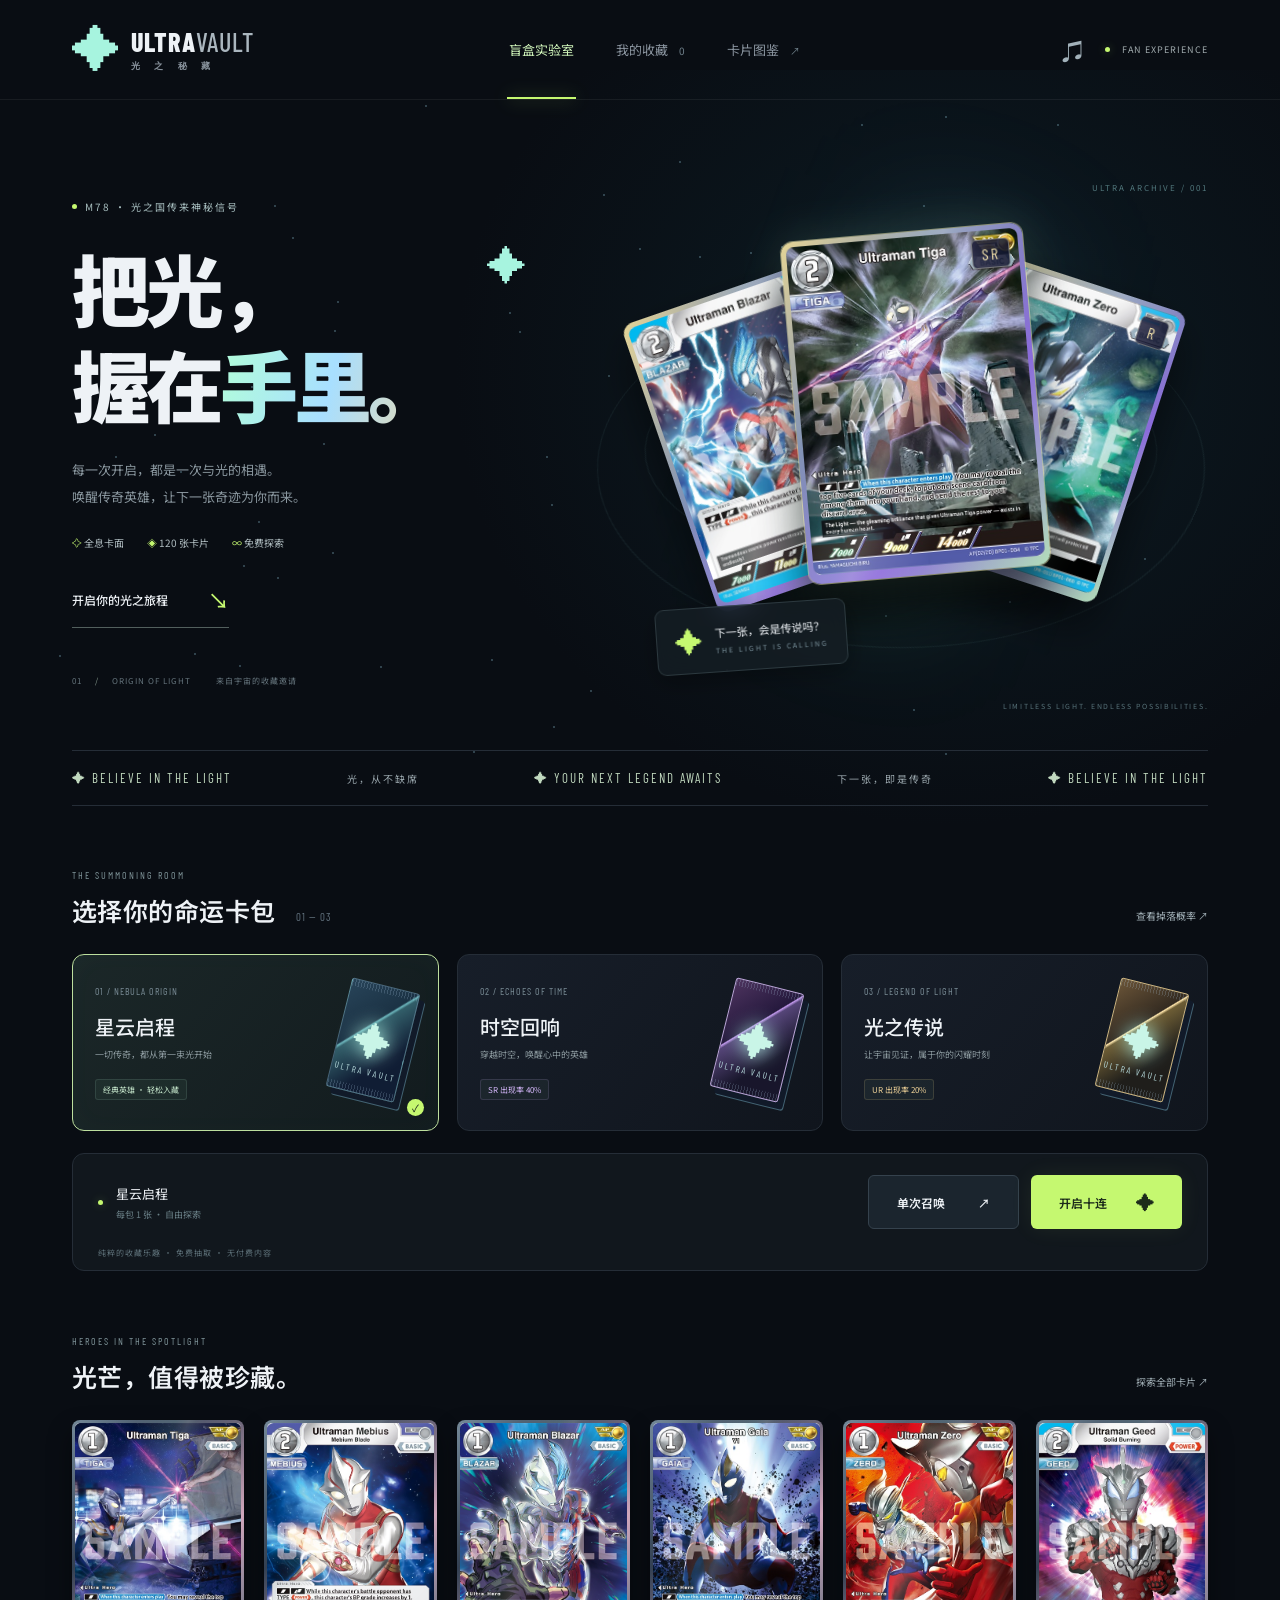
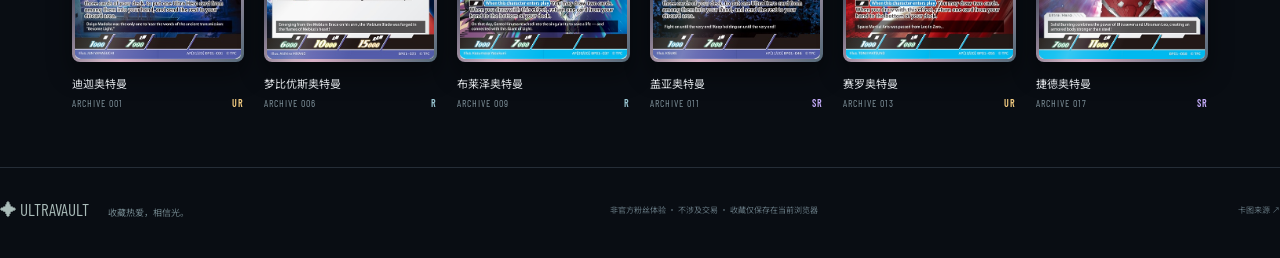
==== index.html @ 47efdbcd "Version browser assets for current card layout" ====
<!DOCTYPE html>
<html lang="zh-CN"><head><meta charset="UTF-8"><meta name="viewport" content="width=device-width,initial-scale=1"><meta name="theme-color" content="#090d13"><meta name="description" content="光之秘藏 ULTRA VAULT，奥特曼卡片盲盒体验。开启卡包，收集属于你的光。"><title>光之秘藏 · ULTRA VAULT</title><link rel="stylesheet" href="style.css?v=2"></head>
<body>
<div class="ambient"></div><div id="stars" aria-hidden="true"></div>
<header><a class="brand" href="#" aria-label="光之秘藏首页"><span class="brand-symbol">✦</span><span>ULTRA<span class="light">VAULT</span><small>光 之 秘 藏</small></span></a><nav aria-label="主导航"><button class="nav active" data-view="draw">盲盒实验室</button><button class="nav" data-view="collection">我的收藏 <span id="nav-count">0</span></button><button class="nav" data-view="atlas">卡片图鉴 <span>↗</span></button></nav><div class="header-actions"><button id="sound" class="icon-button" aria-label="开启音效" title="开启音效">♫</button><span class="online-dot"></span><span class="edition">FAN EXPERIENCE</span></div></header>
<main>
<section id="draw-view">
<div class="hero"><div class="hero-copy"><div class="eyebrow"><span></span> M78 · 光之国传来神秘信号</div><h1>把光，<br>握在<span class="holo-text">手里。</span><i>✦</i></h1><p class="hero-description">每一次开启，都是一次与光的相遇。<br>唤醒传奇英雄，让下一张奇迹为你而来。</p><div class="hero-tags"><span>✧ 全息卡面</span><span id="pool-size">◈ 传奇英雄</span><span>∞ 免费探索</span></div><a class="explore-link" href="#lab">开启你的光之旅程 <span>↘</span></a><div class="hero-index"><span>01 <b>/</b> ORIGIN OF LIGHT</span><span>来自宇宙的收藏邀请</span></div></div>
<div class="hero-art" id="hero-art"><div class="orbit orbit-one"></div><div class="orbit orbit-two"></div><div class="energy-beam"></div><span class="art-coordinate">ULTRA ARCHIVE / 001</span><div id="card-fan"></div><div class="floating-label"><span class="tiny-star">✦</span><div>下一张，会是传说吗？<small>THE LIGHT IS CALLING</small></div></div><span class="art-bottom">LIMITLESS LIGHT. ENDLESS POSSIBILITIES.</span></div></div>
<div class="ticker"><span>✦ BELIEVE IN THE LIGHT</span><span>光，从不缺席</span><span>✦ YOUR NEXT LEGEND AWAITS</span><span>下一张，即是传奇</span><span>✦ BELIEVE IN THE LIGHT</span></div>
<section class="lab" id="lab"><div class="section-heading"><div><span class="section-kicker">THE SUMMONING ROOM</span><h2>选择你的命运卡包<span>01 — 03</span></h2></div><button class="text-button" id="rates">查看掉落概率 ↗</button></div><div class="packs" id="packs"></div><div class="draw-console"><div class="chosen"><span class="console-dot"></span><div id="selected-label">星云启程<small>每包 1 张 · 自由探索</small></div></div><div class="draw-actions"><button class="secondary" id="draw-one">单次召唤 <span>↗</span></button><button class="primary" id="draw-ten">开启十连 <span>✦</span></button></div><div class="console-note">纯粹的收藏乐趣 · 免费抽取 · 无付费内容</div></div></section>
<section class="featured"><div class="section-heading"><div><span class="section-kicker">HEROES IN THE SPOTLIGHT</span><h2>光芒，值得被珍藏。</h2></div><button class="text-button" id="view-atlas">探索全部卡片 ↗</button></div><div id="featured-cards" class="featured-grid"></div></section>
</section>
<section id="collection-view" class="other-view" hidden><div class="section-heading"><div><span class="section-kicker">YOUR PERSONAL UNIVERSE</span><h2>我的光之收藏<span id="collection-summary"></span></h2></div><button class="text-button" id="go-draw">继续召唤 ↗</button></div><div class="filters" id="collection-filters"></div><div id="collection-grid" class="catalog-grid"></div></section>
<section id="atlas-view" class="other-view" hidden><div class="section-heading"><div><span class="section-kicker">THE ULTRA ARCHIVE</span><h2>光之卡片图鉴<span id="atlas-summary"></span></h2></div><label class="search-box">⌕ <input id="search" placeholder="寻找你的英雄…" aria-label="搜索英雄"></label></div><p class="muted">收集不同版本的英雄，点亮你的光之宇宙。卡片等级与概率为本站体验设定。</p><div id="atlas-grid" class="catalog-grid"></div></section>
</main>
<footer><div class="footer-brand">✦ ULTRAVAULT <span>收藏热爱，相信光。</span></div><p>非官方粉丝体验 · 不涉及交易 · 收藏仅保存在当前浏览器</p><a href="https://ultramancards.com/cards" target="_blank" rel="noopener">卡图来源 ↗</a></footer>
<dialog id="modal"><div class="modal-inner"><button id="close-modal" class="close" aria-label="关闭">×</button><div id="modal-content"></div></div></dialog><div class="toast" id="toast" role="status"></div>
<script src="app.js?v=2"></script></body></html>
---- style.css ----
@import url('https://fonts.googleapis.com/css2?family=Barlow+Condensed:wght@500;600;700;800&family=Noto+Sans+SC:wght@400;500;600;700;800;900&display=swap');
:root{--bg:#090d13;--panel:#11161e;--line:#252d37;--ink:#eef2f6;--muted:#88929f;--cyan:#a7f4df;--accent:#c5f870;--gold:#f3cc81}*{box-sizing:border-box}html{scroll-behavior:smooth}body{margin:0;color:var(--ink);background:var(--bg);font-family:'Noto Sans SC',Arial,sans-serif;font-size:14px}button,input,a{-webkit-tap-highlight-color:transparent}button{font:inherit;cursor:pointer}button:disabled{cursor:wait;opacity:.6}button,a,input{outline-offset:5px}button:focus-visible,a:focus-visible,input:focus-visible{outline:2px solid var(--accent)}a{color:inherit;text-decoration:none}button{color:inherit}button,dialog{border:0}.ambient{position:absolute;top:70px;right:0;width:70%;height:820px;background:radial-gradient(ellipse at 63% 37%,#10313b66,transparent 62%);pointer-events:none}#stars{position:absolute;inset:80px 0 auto;height:680px;overflow:hidden;pointer-events:none}#stars i{position:absolute;width:2px;height:2px;background:#a4d9ed;border-radius:50%;opacity:.35}header{height:100px;max-width:1440px;padding:0 5.6%;margin:auto;display:flex;align-items:center;justify-content:space-between;border-bottom:1px solid #ffffff10;position:relative;z-index:2}.brand{display:flex;gap:11px;align-items:center;font-family:'Barlow Condensed',sans-serif;font-size:26px;font-weight:800;letter-spacing:1px}.brand-symbol{font-size:47px;color:var(--cyan);line-height:1}.light{font-weight:500;color:#aab6be}.brand small{display:block;font-family:Arial,sans-serif;letter-spacing:6px;font-size:9px;color:#87919b;margin-top:3px}nav{display:flex;gap:38px;height:100%;align-items:stretch}.nav{position:relative;background:none;color:#8a949f;font-size:13px;padding:0 2px}.nav.active{color:#d2f7bc}.nav.active:after{content:'';position:absolute;bottom:0;left:0;right:0;height:2px;background:var(--accent);box-shadow:0 0 18px #c5f87077}.nav span{font-size:10px;margin-left:8px;color:#70818b}.header-actions{display:flex;gap:12px;align-items:center}.icon-button{background:none;font-size:23px;color:#a2b1ba;padding:8px}.online-dot,.console-dot{width:5px;height:5px;border-radius:50%;background:var(--accent);box-shadow:0 0 10px #c5f87055}.edition{font-size:9px;letter-spacing:1px;color:#a1abae}main{max-width:1440px;margin:auto;padding:0 5.6%;position:relative}.hero{display:grid;grid-template-columns:46% 54%;min-height:650px;align-items:center;gap:0}.hero-copy{padding-top:35px}.eyebrow{font-size:10px;letter-spacing:2px;color:#a9c0c1;display:flex;align-items:center;gap:8px}.eyebrow span{height:5px;width:5px;background:var(--accent);border-radius:50%}h1{font-size:78px;line-height:1.23;letter-spacing:-4px;font-weight:900;margin:26px 0 24px;position:relative}h1 i{font-style:normal;font-size:40px;font-weight:400;position:absolute;top:0;margin-left:45px;color:var(--cyan)}.holo-text{background:linear-gradient(105deg,#b2ffd8,#a8dfff 50%,#eed7a8);background-clip:text;-webkit-background-clip:text;color:transparent}.hero-description{line-height:2.1;font-size:13px;color:#89969e}.hero-tags{display:flex;gap:23px;color:#b0bdc1;font-size:10px;margin:24px 0 34px}.hero-tags span:first-letter{color:var(--accent)}.explore-link{display:inline-flex;align-items:center;gap:40px;font-size:12px;font-weight:500;border-bottom:1px solid #afc9bc70;padding:0 0 12px}.explore-link span{color:var(--accent);font-size:21px}.hero-index{display:flex;gap:25px;font-size:8px;letter-spacing:1px;color:#65747c;margin-top:47px}.hero-index b{font-weight:400;color:#84978c;margin:0 10px}.hero-art{position:relative;height:585px;perspective:1000px;isolation:isolate}.orbit{position:absolute;border:1px solid #94e2de14;border-radius:50%;width:500px;height:500px;left:50%;top:50%;transform:translate(-50%,-50%) rotateX(63deg) rotateZ(-28deg)}.orbit-two{width:590px;height:590px;transform:translate(-50%,-50%) rotateX(55deg) rotateZ(28deg)}.energy-beam{position:absolute;top:16%;left:40%;width:150px;height:370px;background:linear-gradient(20deg,#65ffb033,#80beff22);filter:blur(65px);transform:rotate(20deg)}.art-coordinate{position:absolute;top:49px;right:0;color:#52787d;font-size:8px;letter-spacing:2px}.hero-card{position:absolute;width:215px;aspect-ratio: .714;border-radius:12px;top:130px;left:50%;padding:5px;background:linear-gradient(130deg,#e5d596,#8293b5,#8a6bda,#b3deba);box-shadow:0 24px 45px #0009;transition:transform .4s;will-change:transform}.hero-card img{width:100%;height:100%;object-fit:cover;border-radius:8px}.hero-card:after,.card-shell:after{content:'';position:absolute;inset:0;pointer-events:none;border-radius:inherit;background:linear-gradient(110deg,transparent 25%,#b9fff326 40%,#ffffff36 45%,#ffd1ff22 51%,transparent 65%);mix-blend-mode:screen}.hero-card:nth-child(1){transform:translateX(-110%) translateY(20px) rotate(-19deg);z-index:1}.hero-card:nth-child(2){transform:translateX(14%) translateY(11px) rotate(18deg);z-index:2}.hero-card:nth-child(3){width:242px;top:99px;transform:translateX(-44%) rotate(-5deg);z-index:3;box-shadow:0 0 0 1px #eee8ae88,0 0 44px #96dfbb27,0 35px 45px #000a}.hero-art:hover .hero-card:nth-child(3){transform:translateX(-44%) rotate(0) translateY(-12px)}.hero-card .hero-rarity{position:absolute;right:14px;top:14px;background:#0c112bdd;border:1px solid #e4e6c766;color:#f8e6ab;padding:4px 9px;border-radius:5px;font-family:'Barlow Condensed';font-size:16px;letter-spacing:2px}.floating-label{position:absolute;left:10%;bottom:48px;display:flex;align-items:center;gap:12px;z-index:4;transform:rotate(-4deg);padding:12px 18px;background:#141d23cc;backdrop-filter:blur(12px);border:1px solid #809ca23b;border-radius:9px;font-size:11px;box-shadow:0 8px 25px #0005}.floating-label small{display:block;font-size:7px;letter-spacing:2px;color:#7a929c;margin-top:5px}.tiny-star{font-size:28px;color:var(--accent)}.art-bottom{position:absolute;bottom:7px;right:0;color:#58737a;font-size:7px;letter-spacing:1.7px}.ticker{display:flex;align-items:center;justify-content:space-between;gap:32px;white-space:nowrap;overflow:hidden;border-top:1px solid var(--line);border-bottom:1px solid var(--line);padding:19px 0;color:#9aa7ad;font-size:10px;letter-spacing:2px}.ticker span:nth-child(odd){color:#c1d9bf;font-family:'Barlow Condensed';font-size:13px}.lab{padding-top:57px;scroll-margin-top:25px}.section-heading{display:flex;align-items:end;justify-content:space-between;gap:20px;margin-bottom:26px}.section-kicker{font-family:'Barlow Condensed';color:#7e9398;font-size:10px;letter-spacing:2px}h2{font-size:25px;font-weight:600;letter-spacing:.5px;margin:9px 0 0}h2>span{font-family:'Barlow Condensed';font-size:11px;color:#63737f;font-weight:400;margin-left:20px;letter-spacing:1px}.text-button{background:none;padding:5px 0;font-size:10px;color:#a2b0b7}.text-button:hover{color:var(--accent)}.packs{display:grid;grid-template-columns:repeat(3,1fr);gap:18px}.pack-option{text-align:left;position:relative;overflow:hidden;background:linear-gradient(130deg,#171e29,#10151d);border:1px solid var(--line);border-radius:12px;padding:20px 22px;min-height:177px;transition:.25s}.pack-option:hover{border-color:#80918b;transform:translateY(-3px)}.pack-option.selected{border-color:#bddf9e;background:linear-gradient(130deg,#1b2728,#121b1e);box-shadow:inset 0 0 30px #a8f5ba05}.pack-option.selected:after{content:'✓';position:absolute;right:14px;bottom:14px;border-radius:50%;background:var(--accent);color:#16231a;font-size:10px;width:17px;height:17px;text-align:center;line-height:17px}.pack-index{font-family:'Barlow Condensed';font-size:10px;color:#778993;letter-spacing:1px}.pack-option h3{margin:15px 0 7px;font-size:20px;font-weight:500;position:relative;z-index:1}.pack-option p{font-size:9px;color:#8c9a9f;margin:0;position:relative;z-index:1}.pack-badge{display:inline-block;margin-top:18px;padding:4px 7px;background:#a1f4c00c;color:#bfdfc5;border:1px solid #8bbaa72a;border-radius:3px;font-size:8px}.pack-mini{position:absolute;right:30px;top:29px;width:70px;height:112px;transform:rotate(14deg);background:linear-gradient(135deg,#284459,#1b3244 38%,#70bdc3 39%,#325e69 41%,#101d34 70%);border:1px solid #a0d7e660;border-radius:3px;box-shadow:6px 6px 0 #111a29,7px 7px 0 #426272;display:flex;justify-content:center;align-items:center}.pack-mini:before,.pack-mini:after{content:'';position:absolute;left:0;right:0;height:7px;background:repeating-linear-gradient(90deg,#b5d3ec33 0 1px,transparent 1px 3px)}.pack-mini:before{top:0}.pack-mini:after{bottom:0}.pack-mini span{font-size:39px;color:#c9f5e7;text-shadow:0 0 20px #baffef}.pack-mini b{position:absolute;bottom:17px;font:9px 'Barlow Condensed';letter-spacing:2px;color:#b7dbdd}.pack-option:nth-child(2) .pack-mini{background:linear-gradient(135deg,#4e345f,#25193d 38%,#c198ec 39%,#554578 41%,#18162b 70%);border-color:#bca4d9}.pack-option:nth-child(3) .pack-mini{background:linear-gradient(135deg,#6b5538,#342b21 38%,#ffe5a9 39%,#6d5d35 41%,#1f1e1b 70%);border-color:#ceb57f}.pack-option:nth-child(2) .pack-badge{color:#d6b8fc;border-color:#b59ad72a}.pack-option:nth-child(3) .pack-badge{color:#f0d399;border-color:#e3c9822a}.draw-console{position:relative;display:flex;align-items:center;justify-content:space-between;margin-top:22px;padding:21px 25px 41px;background:#11171d;border:1px solid var(--line);border-radius:12px}.chosen{display:flex;align-items:center;gap:13px;font-size:13px}.chosen small{display:block;font-size:9px;color:#697f86;margin-top:5px}.draw-actions{display:flex;gap:12px}.primary,.secondary{border-radius:6px;padding:14px 28px;font-size:12px;font-weight:600;min-width:151px;display:inline-flex;align-items:center;justify-content:space-between;gap:26px}.primary{background:var(--accent);color:#1c2b1a;box-shadow:0 0 22px #c5f87013}.primary:hover{background:#dcff9d}.primary span{font-size:18px}.secondary{background:#1b252e;border:1px solid #35424d}.secondary:hover{border-color:#b1c3b4}.console-note{position:absolute;bottom:12px;left:25px;color:#5d7078;font-size:8px;letter-spacing:1px}.featured{padding:58px 0}.featured-grid{display:grid;grid-template-columns:repeat(6,1fr);gap:20px}.card-item{background:none;text-align:left;padding:0;min-width:0;position:relative}.card-shell{position:relative;aspect-ratio:.714;border-radius:8px;padding:3px;background:linear-gradient(130deg,#748999,#334052,#d3a9bf,#536978);box-shadow:0 12px 24px #0006;transition:transform .3s,box-shadow .3s}.card-shell img{width:100%;height:100%;object-fit:cover;border-radius:5px;display:block}.card-item:hover .card-shell{transform:translateY(-8px) rotate(2deg);box-shadow:0 10px 28px #9cdfc022}.card-item .card-name{font-size:11px;margin-top:13px;white-space:nowrap;overflow:hidden;text-overflow:ellipsis}.card-code{font-family:'Barlow Condensed';color:#7b8d96;font-size:10px;letter-spacing:1px;margin-top:6px;display:flex;justify-content:space-between}.rarity{color:#c5acfa;font-weight:600}.rarity.UR{color:var(--gold)}.rarity.R{color:#9ac7d4}.quantity{position:absolute;right:9px;top:9px;z-index:2;border:1px solid #b3d4c477;border-radius:4px;padding:2px 6px;background:#0b1219dd;font-size:10px;color:#d0ffd9}.locked{filter:grayscale(.7);opacity:.6}.other-view{min-height:75vh;padding:65px 0}.catalog-grid{display:grid;grid-template-columns:repeat(6,1fr);gap:35px 24px;margin-top:30px}.muted{color:var(--muted);font-size:12px;line-height:1.8}.search-box{border:1px solid var(--line);padding:10px 14px;border-radius:6px;color:var(--cyan)}.search-box input{border:0;background:none;color:white;width:160px;padding-left:8px;font:inherit;font-size:12px}.filters{display:flex;gap:10px;margin-top:30px}.filter{background:#151d25;border:1px solid var(--line);padding:7px 16px;border-radius:20px;font-size:11px;color:#a6b4bb}.filter.active{border-color:#bbde9d;color:var(--accent)}.empty{grid-column:1/-1;padding:90px 20px;text-align:center;color:#81969e}.empty .empty-star{font-size:60px;color:#4c786f;margin-bottom:18px}.empty button{margin-top:20px}footer{max-width:1280px;margin:auto;border-top:1px solid var(--line);padding:28px 0 35px;display:flex;align-items:center;justify-content:space-between;color:#657780;font-size:8px;gap:20px}.footer-brand{font:17px 'Barlow Condensed';color:#aabcb9}.footer-brand span{font:9px 'Noto Sans SC';margin-left:16px;color:#6f838a}footer a{white-space:nowrap}dialog{padding:0;border:1px solid #52666a;border-radius:18px;background:#0f1720;color:var(--ink);width:min(1100px,94vw);max-height:90vh;overflow:auto;box-shadow:0 0 120px #72ded21a}dialog::backdrop{background:#02060de8;backdrop-filter:blur(14px)}.modal-inner{padding:45px;position:relative;text-align:center}.close{position:absolute;right:16px;top:10px;font-size:30px;color:#9fb1b8;background:none;z-index:10}.modal-kicker{font:11px 'Barlow Condensed';letter-spacing:3px;color:var(--accent)}.modal-inner h2{margin:10px 0 15px}.result-grid{display:grid;grid-template-columns:repeat(5,1fr);gap:22px;margin:28px 0}.result-grid.single{grid-template-columns:225px;justify-content:center}.result-card{position:relative;opacity:0;animation:reveal .65s forwards;animation-delay:var(--delay);transform-origin:center}.result-card .card-shell{box-shadow:0 0 25px #cebf7722}.result-card .card-name{text-align:center}.result-card .card-code{justify-content:center;gap:15px}.result-card .new-badge{font-size:8px;color:#19291b;position:absolute;left:9px;top:9px;padding:3px 6px;border-radius:3px;background:var(--accent);z-index:2}.modal-actions{display:flex;justify-content:center;gap:12px;margin-top:25px}.summon-stage{height:430px;display:flex;flex-direction:column;align-items:center;justify-content:center;position:relative;overflow:hidden}.summon-stage:before{content:'';position:absolute;inset:0;background:repeating-conic-gradient(from 0deg,transparent 0deg 20deg,#9dffd51a 21deg 22deg,transparent 23deg 40deg);animation:spin 10s linear infinite;mask-image:radial-gradient(black,transparent 70%)}.summon-pack{width:155px;height:245px;position:relative;border:2px solid #a8f8cb;background:linear-gradient(140deg,#103039,#233b60,#3f6e68,#171d30);border-radius:5px;box-shadow:0 0 70px #7bffcd55;display:flex;flex-direction:column;align-items:center;justify-content:center;animation:shake 1s infinite}.summon-pack strong{font-size:80px;color:#c7ffe5}.summon-pack span{font:20px 'Barlow Condensed';letter-spacing:4px}.summon-stage p{color:var(--cyan);font-size:12px;margin-top:25px;letter-spacing:3px}.rates-table{width:min(600px,100%);border-collapse:collapse;margin:30px auto;text-align:left;font-size:12px}.rates-table th,.rates-table td{padding:16px 10px;border-bottom:1px solid var(--line)}.rates-table th{color:#8faaa9;font-weight:400}.card-detail{display:flex;align-items:center;justify-content:center;gap:50px;text-align:left;padding:20px}.card-detail .detail-image{width:270px;border-radius:12px;padding:5px;background:linear-gradient(130deg,#d4c77d,#8ee8ee,#d5a7de);box-shadow:0 0 55px #97eac525}.detail-image img{width:100%;display:block;border-radius:8px}.detail-copy h2{font-size:30px}.detail-copy p{color:#9dafb5;font-size:12px;line-height:2}.detail-copy .rarity{font:35px 'Barlow Condensed'}.toast{position:fixed;bottom:30px;left:50%;transform:translate(-50%,20px);opacity:0;background:#daeecf;color:#193120;border-radius:7px;padding:12px 24px;font-size:12px;z-index:30;transition:.3s;pointer-events:none}.toast.visible{opacity:1;transform:translate(-50%,0)}@keyframes reveal{from{opacity:0;transform:perspective(500px) rotateY(95deg) translateY(20px)}to{opacity:1;transform:perspective(500px) rotateY(0) translateY(0)}}@keyframes spin{to{transform:rotate(360deg)}}@keyframes shake{0%,100%{transform:rotate(-3deg) translateY(0)}50%{transform:rotate(3deg) translateY(-7px)}}@media(min-width:1500px){.hero{min-height:710px}.hero-art{transform:scale(1.08)}}@media(max-width:1100px){h1{font-size:65px}.hero-card{width:180px}.hero-card:nth-child(3){width:210px}.hero-art{height:530px}.hero{min-height:600px}.hero-tags{gap:12px}.pack-mini{right:15px;opacity:.8}.pack-option{padding:18px}.pack-option h3{font-size:18px}.featured-grid{gap:13px}.catalog-grid{grid-template-columns:repeat(4,1fr)}footer{margin:0 5.6%}.edition{display:none}nav{gap:23px}}@media(max-width:760px){header{height:80px;padding:0 6%}.brand{font-size:23px}.brand-symbol{font-size:34px}.brand small{font-size:7px;letter-spacing:4px}nav{gap:18px}.nav{font-size:11px}.nav span{display:none}.header-actions{display:none}main{padding:0 6%}.hero{display:flex;flex-direction:column;align-items:stretch;min-height:auto}.hero-copy{padding-top:45px}.eyebrow{font-size:9px}h1{font-size:61px;line-height:1.15;margin:23px 0 20px}h1 br{display:none}h1 i{display:none}.hero-description{font-size:12px}.hero-tags{margin:20px 0;gap:22px}.explore-link{font-size:11px;gap:23px}.hero-index{display:none}.hero-art{height:450px;margin:0 -10px}.hero-card{width:160px;top:105px}.hero-card:nth-child(3){width:190px;top:70px}.floating-label{bottom:30px;font-size:10px;left:9%}.art-coordinate{font-size:7px;top:35px;right:5%}.art-bottom{bottom:8px;font-size:6px;right:5%}.orbit{width:360px;height:360px}.orbit-two{width:410px;height:410px}.ticker{padding:15px 0;gap:25px;font-size:8px}.ticker span:nth-child(odd){font-size:11px}.lab{padding-top:36px}.section-heading{align-items:center;margin-bottom:22px}h2{font-size:20px}h2>span{font-size:9px;margin-left:12px}.section-kicker{font-size:8px}.text-button{font-size:9px}.packs{grid-template-columns:1fr;gap:12px}.pack-option{min-height:132px;padding:15px 19px}.pack-option h3{margin-top:8px}.pack-badge{margin-top:11px}.pack-mini{width:58px;height:91px;right:43px;top:17px;opacity:1}.pack-mini span{font-size:29px}.pack-mini b{font-size:7px;bottom:13px}.pack-index{font-size:8px}.draw-console{flex-wrap:wrap;padding:19px 17px 39px;gap:20px}.draw-actions{width:100%}.draw-actions button{flex:1;padding:13px 17px;min-width:0;font-size:11px;gap:12px}.console-note{left:17px;font-size:7px}.chosen{font-size:12px}.featured{padding:38px 0}.featured-grid{grid-template-columns:repeat(3,1fr);gap:23px 12px}.card-name{font-size:10px!important}.card-code{font-size:8px}.catalog-grid{grid-template-columns:repeat(3,1fr);gap:24px 12px}.other-view{padding:40px 0}.other-view .section-heading{flex-wrap:wrap}.search-box{width:100%;margin-top:8px}.search-box input{width:85%}.other-view h2 span{display:block;margin:8px 0 0}.modal-inner{padding:40px 20px 25px}.result-grid{grid-template-columns:repeat(2,1fr);gap:22px 15px}.result-grid.single{grid-template-columns:200px}.modal-actions .primary,.modal-actions .secondary{min-width:0;padding:12px 15px;font-size:11px}.card-detail{flex-direction:column;gap:22px;text-align:center;padding:10px}.card-detail .detail-image{width:200px}.detail-copy h2{font-size:25px}.rates-table{font-size:9px}.rates-table td,.rates-table th{padding:12px 5px}footer{flex-wrap:wrap;gap:10px;padding-top:23px}footer p{line-height:1.8;margin:0}footer a{font-size:8px}.footer-brand{width:100%;margin-bottom:6px}.filters{gap:6px}.filter{padding:7px 13px;font-size:10px}}@media(prefers-reduced-motion:reduce){*,*:before,*:after{animation-duration:.01ms!important;animation-delay:0ms!important;transition:none!important}html{scroll-behavior:auto}}
@media(max-width:760px){.hero-art{overflow:hidden}h1{font-size:57px}h1 br{display:block}.hero-card:nth-child(1){transform:translateX(-101%) translateY(20px) rotate(-17deg)}.hero-card:nth-child(2){transform:translateX(-2%) translateY(11px) rotate(16deg)}}

.result-card{min-width:0}.result-card .card-item{width:100%}.result-grid{align-items:start}
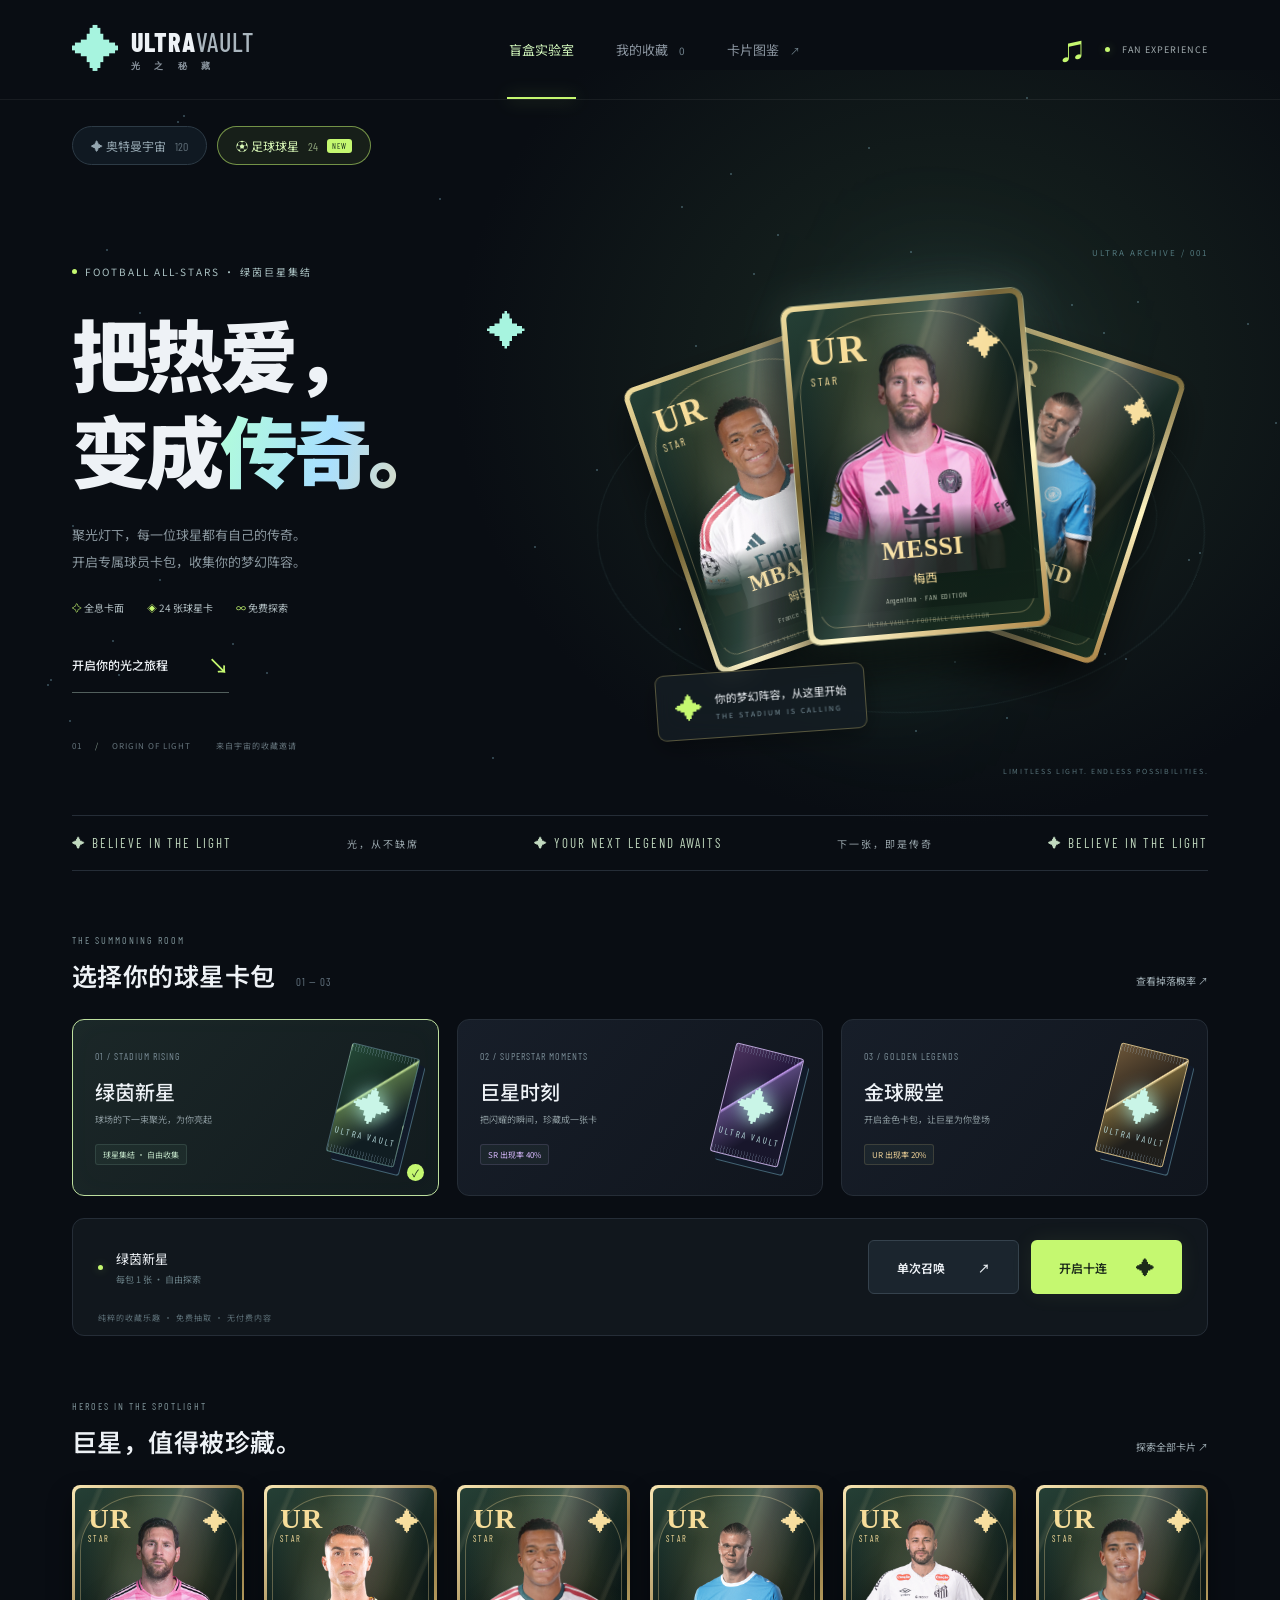
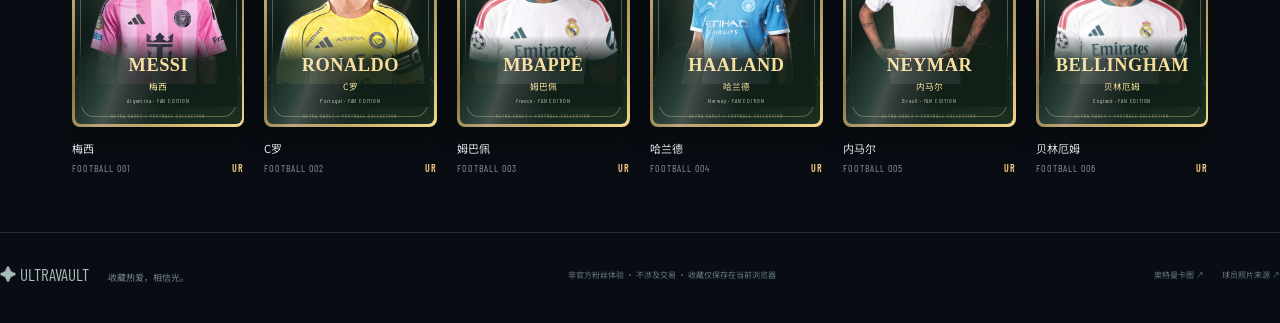
==== commit 46bbfdff: "Add 24 football star cards, category switching and default-on reveal audio" ====
--- a/index.html
+++ b/index.html
@@ -1,19 +1,20 @@
 <!DOCTYPE html>
-<html lang="zh-CN"><head><meta charset="UTF-8"><meta name="viewport" content="width=device-width,initial-scale=1"><meta name="theme-color" content="#090d13"><meta name="description" content="光之秘藏 ULTRA VAULT，奥特曼卡片盲盒体验。开启卡包，收集属于你的光。"><title>光之秘藏 · ULTRA VAULT</title><link rel="stylesheet" href="style.css?v=2"></head>
+<html lang="zh-CN"><head><meta charset="UTF-8"><meta name="viewport" content="width=device-width,initial-scale=1"><meta name="theme-color" content="#090d13"><meta name="description" content="光之秘藏 ULTRA VAULT，足球球星与奥特曼卡片盲盒。144 张卡片，单抽十连、全息动效与收藏图鉴。"><title>光之秘藏 · 球星与奥特曼抽卡</title><link rel="stylesheet" href="style.css?v=football-1"></head>
 <body>
 <div class="ambient"></div><div id="stars" aria-hidden="true"></div>
-<header><a class="brand" href="#" aria-label="光之秘藏首页"><span class="brand-symbol">✦</span><span>ULTRA<span class="light">VAULT</span><small>光 之 秘 藏</small></span></a><nav aria-label="主导航"><button class="nav active" data-view="draw">盲盒实验室</button><button class="nav" data-view="collection">我的收藏 <span id="nav-count">0</span></button><button class="nav" data-view="atlas">卡片图鉴 <span>↗</span></button></nav><div class="header-actions"><button id="sound" class="icon-button" aria-label="开启音效" title="开启音效">♫</button><span class="online-dot"></span><span class="edition">FAN EXPERIENCE</span></div></header>
+<header><a class="brand" href="#" aria-label="光之秘藏首页"><span class="brand-symbol">✦</span><span>ULTRA<span class="light">VAULT</span><small>光 之 秘 藏</small></span></a><nav aria-label="主导航"><button class="nav active" data-view="draw">盲盒实验室</button><button class="nav" data-view="collection">我的收藏 <span id="nav-count">0</span></button><button class="nav" data-view="atlas">卡片图鉴 <span>↗</span></button></nav><div class="header-actions"><button id="sound" class="icon-button" aria-label="关闭音效" title="关闭音效">♫</button><span class="online-dot"></span><span class="edition">FAN EXPERIENCE</span></div></header>
 <main>
+<div class="universe-switch" aria-label="卡池分类"><button data-universe="ultra" aria-pressed="false">✦ 奥特曼宇宙 <span>120</span></button><button data-universe="football" aria-pressed="true">⚽ 足球球星 <span id="football-count">24</span><small>NEW</small></button></div>
 <section id="draw-view">
-<div class="hero"><div class="hero-copy"><div class="eyebrow"><span></span> M78 · 光之国传来神秘信号</div><h1>把光，<br>握在<span class="holo-text">手里。</span><i>✦</i></h1><p class="hero-description">每一次开启，都是一次与光的相遇。<br>唤醒传奇英雄，让下一张奇迹为你而来。</p><div class="hero-tags"><span>✧ 全息卡面</span><span id="pool-size">◈ 传奇英雄</span><span>∞ 免费探索</span></div><a class="explore-link" href="#lab">开启你的光之旅程 <span>↘</span></a><div class="hero-index"><span>01 <b>/</b> ORIGIN OF LIGHT</span><span>来自宇宙的收藏邀请</span></div></div>
+<div class="hero"><div class="hero-copy"><div class="eyebrow" id="hero-eyebrow"><span></span> M78 · 光之国传来神秘信号</div><h1 id="hero-headline">把光，<br>握在<span class="holo-text">手里。</span><i>✦</i></h1><p class="hero-description" id="hero-description">每一次开启，都是一次与光的相遇。<br>唤醒传奇英雄，让下一张奇迹为你而来。</p><div class="hero-tags"><span>✧ 全息卡面</span><span id="pool-size">◈ 传奇英雄</span><span>∞ 免费探索</span></div><a class="explore-link" href="#lab">开启你的光之旅程 <span>↘</span></a><div class="hero-index"><span>01 <b>/</b> ORIGIN OF LIGHT</span><span>来自宇宙的收藏邀请</span></div></div>
 <div class="hero-art" id="hero-art"><div class="orbit orbit-one"></div><div class="orbit orbit-two"></div><div class="energy-beam"></div><span class="art-coordinate">ULTRA ARCHIVE / 001</span><div id="card-fan"></div><div class="floating-label"><span class="tiny-star">✦</span><div>下一张，会是传说吗？<small>THE LIGHT IS CALLING</small></div></div><span class="art-bottom">LIMITLESS LIGHT. ENDLESS POSSIBILITIES.</span></div></div>
 <div class="ticker"><span>✦ BELIEVE IN THE LIGHT</span><span>光，从不缺席</span><span>✦ YOUR NEXT LEGEND AWAITS</span><span>下一张，即是传奇</span><span>✦ BELIEVE IN THE LIGHT</span></div>
-<section class="lab" id="lab"><div class="section-heading"><div><span class="section-kicker">THE SUMMONING ROOM</span><h2>选择你的命运卡包<span>01 — 03</span></h2></div><button class="text-button" id="rates">查看掉落概率 ↗</button></div><div class="packs" id="packs"></div><div class="draw-console"><div class="chosen"><span class="console-dot"></span><div id="selected-label">星云启程<small>每包 1 张 · 自由探索</small></div></div><div class="draw-actions"><button class="secondary" id="draw-one">单次召唤 <span>↗</span></button><button class="primary" id="draw-ten">开启十连 <span>✦</span></button></div><div class="console-note">纯粹的收藏乐趣 · 免费抽取 · 无付费内容</div></div></section>
-<section class="featured"><div class="section-heading"><div><span class="section-kicker">HEROES IN THE SPOTLIGHT</span><h2>光芒，值得被珍藏。</h2></div><button class="text-button" id="view-atlas">探索全部卡片 ↗</button></div><div id="featured-cards" class="featured-grid"></div></section>
+<section class="lab" id="lab"><div class="section-heading"><div><span class="section-kicker">THE SUMMONING ROOM</span><h2 id="pack-heading">选择你的命运卡包<span>01 — 03</span></h2></div><button class="text-button" id="rates">查看掉落概率 ↗</button></div><div class="packs" id="packs"></div><div class="draw-console"><div class="chosen"><span class="console-dot"></span><div id="selected-label">星云启程<small>每包 1 张 · 自由探索</small></div></div><div class="draw-actions"><button class="secondary" id="draw-one">单次召唤 <span>↗</span></button><button class="primary" id="draw-ten">开启十连 <span>✦</span></button></div><button id="sound-mobile" class="mobile-sound" aria-label="关闭音效" aria-pressed="true">♫ 音效开</button><div class="console-note">纯粹的收藏乐趣 · 免费抽取 · 无付费内容</div></div></section>
+<section class="featured"><div class="section-heading"><div><span class="section-kicker">HEROES IN THE SPOTLIGHT</span><h2 id="featured-heading">光芒，值得被珍藏。</h2></div><button class="text-button" id="view-atlas">探索全部卡片 ↗</button></div><div id="featured-cards" class="featured-grid"></div></section>
 </section>
 <section id="collection-view" class="other-view" hidden><div class="section-heading"><div><span class="section-kicker">YOUR PERSONAL UNIVERSE</span><h2>我的光之收藏<span id="collection-summary"></span></h2></div><button class="text-button" id="go-draw">继续召唤 ↗</button></div><div class="filters" id="collection-filters"></div><div id="collection-grid" class="catalog-grid"></div></section>
-<section id="atlas-view" class="other-view" hidden><div class="section-heading"><div><span class="section-kicker">THE ULTRA ARCHIVE</span><h2>光之卡片图鉴<span id="atlas-summary"></span></h2></div><label class="search-box">⌕ <input id="search" placeholder="寻找你的英雄…" aria-label="搜索英雄"></label></div><p class="muted">收集不同版本的英雄，点亮你的光之宇宙。卡片等级与概率为本站体验设定。</p><div id="atlas-grid" class="catalog-grid"></div></section>
+<section id="atlas-view" class="other-view" hidden><div class="section-heading"><div><span class="section-kicker">THE ULTRA ARCHIVE</span><h2>光之卡片图鉴<span id="atlas-summary"></span></h2></div><label class="search-box">⌕ <input id="search" placeholder="搜索球星、角色或卡片…" aria-label="搜索卡片"></label></div><p class="muted">切换卡池，探索奥特曼与足球球星。球星卡面为本站设计，所有等级与概率为体验设定。</p><div id="atlas-grid" class="catalog-grid"></div></section>
 </main>
-<footer><div class="footer-brand">✦ ULTRAVAULT <span>收藏热爱，相信光。</span></div><p>非官方粉丝体验 · 不涉及交易 · 收藏仅保存在当前浏览器</p><a href="https://ultramancards.com/cards" target="_blank" rel="noopener">卡图来源 ↗</a></footer>
+<footer><div class="footer-brand">✦ ULTRAVAULT <span>收藏热爱，相信光。</span></div><p>非官方粉丝体验 · 不涉及交易 · 收藏仅保存在当前浏览器</p><div class="source-links"><a href="https://ultramancards.com/cards" target="_blank" rel="noopener">奥特曼卡图 ↗</a><a href="https://www.thesportsdb.com/" target="_blank" rel="noopener">球员照片来源 ↗</a></div></footer>
 <dialog id="modal"><div class="modal-inner"><button id="close-modal" class="close" aria-label="关闭">×</button><div id="modal-content"></div></div></dialog><div class="toast" id="toast" role="status"></div>
-<script src="app.js?v=2"></script></body></html>
+<script src="app.js?v=football-1"></script></body></html>
--- a/style.css
+++ b/style.css
@@ -3,3 +3,6 @@
 @media(max-width:760px){.hero-art{overflow:hidden}h1{font-size:57px}h1 br{display:block}.hero-card:nth-child(1){transform:translateX(-101%) translateY(20px) rotate(-17deg)}.hero-card:nth-child(2){transform:translateX(-2%) translateY(11px) rotate(16deg)}}
 
 .result-card{min-width:0}.result-card .card-item{width:100%}.result-grid{align-items:start}
+.universe-switch{display:flex;gap:10px;padding-top:26px;align-items:center;position:relative;z-index:5}.universe-switch button{background:#101922;border:1px solid #2d3b46;border-radius:24px;padding:10px 18px;color:#94a6b0;display:flex;align-items:center;gap:9px;font-size:12px;transition:.25s}.universe-switch button.active{background:#c5f87013;border-color:#c5f87088;color:#d8f7b6}.universe-switch button span{font:12px 'Barlow Condensed';opacity:.6}.universe-switch small{font:8px 'Barlow Condensed';color:#172c1b;background:var(--accent);padding:2px 5px;border-radius:3px;letter-spacing:1px}body[data-universe=football] .ambient{background:radial-gradient(ellipse at 63% 37%,#32503766,transparent 62%)}body[data-universe=football] .hero-card{background:linear-gradient(140deg,#f5e2a3,#6e5d2d,#fff5c1,#ad8546)}body[data-universe=football] .floating-label{border-color:#e1cf7555}body[data-universe=football] .pack-mini{background:linear-gradient(135deg,#244937,#162c24 38%,#cfed9c 39%,#4f6b43 41%,#101d22 70%)}.football-shell{background:linear-gradient(135deg,#f9e7b3,#8b713d,#f3da8f);padding:3px;overflow:hidden}.football-shell.tier-SR{background:linear-gradient(135deg,#c2f3ff,#4e7f99,#91e4ed)}.football-shell.tier-R{background:linear-gradient(135deg,#cfb8f6,#655475,#a59ae5)}.football-face{--card-gold:#f7dd9a;position:relative;height:100%;width:100%;border-radius:6px;background:radial-gradient(ellipse at 50% 38%,#7b713d88,transparent 65%),linear-gradient(155deg,#253f35,#0c1817 55%,#1b3021);overflow:hidden;isolation:isolate;container-type:inline-size}.football-face.tier-SR{--card-gold:#b1edff;background:radial-gradient(ellipse at 50% 40%,#32647c88,transparent 65%),linear-gradient(150deg,#15313e,#0c161f 65%,#192e36)}.football-face.tier-R{--card-gold:#d6b9ff;background:radial-gradient(ellipse at 50% 40%,#66437e88,transparent 65%),linear-gradient(150deg,#2a2240,#111721 65%,#312440)}.football-face:before{content:'';position:absolute;inset:3%;border:1px solid #f1d69555;border-radius:40% 40% 8% 8% / 25% 25% 8% 8%;pointer-events:none;z-index:1}.football-face:after{content:'';position:absolute;left:-40%;top:-30%;width:180%;height:100%;background:repeating-linear-gradient(120deg,transparent 0 10%,#f4dda817 11% 11.5%,transparent 12% 20%);transform:rotate(-7deg);pointer-events:none}.pitch-lines{position:absolute;left:8%;right:8%;bottom:12%;height:30%;border:1px solid #bcebb426;transform:perspective(160px) rotateX(55deg)}.pitch-lines:after{content:'';position:absolute;width:35%;height:80%;top:10%;left:32%;border:1px solid #bcebb426;border-radius:50%}.football-face>img{position:absolute;width:100%;height:79%;left:0;top:4%;object-fit:contain!important;object-position:bottom center;z-index:2;filter:drop-shadow(0 8px 12px #0007);border-radius:0!important}.football-face.portrait>img{object-fit:cover!important;width:80%;left:10%;height:65%;top:9%;border-radius:36% 36% 0 0!important;mask-image:linear-gradient(#000 75%,transparent 100%)}.football-tier{position:absolute;top:8%;left:8%;z-index:3;font-family:'Barlow Condensed';font-weight:700;font-size:17cqw;color:var(--card-gold);line-height:.85;letter-spacing:1px;text-shadow:0 0 15px #ffe4a333}.football-tier small{display:block;font-size:5cqw;letter-spacing:2px;font-weight:400;margin-top:12%}.football-crest{position:absolute;top:6%;right:8%;color:var(--card-gold);font-size:15cqw;z-index:3}.football-caption{position:absolute;bottom:7%;left:2%;right:2%;padding:12% 3% 2%;text-align:center;z-index:4;background:linear-gradient(transparent,#102018e8 35%);color:var(--card-gold)}.football-caption strong{display:block;font-family:'Barlow Condensed';font-weight:700;font-size:11cqw;line-height:1.05;letter-spacing:.5px;overflow:hidden;text-overflow:ellipsis}.football-caption>span{display:block;font-size:5.2cqw;line-height:1.5;margin-top:3%}.football-caption>small{display:block;font-family:'Barlow Condensed';font-size:3.5cqw;color:#b9c3af;letter-spacing:.8px;margin-top:3%}.football-card-footer{position:absolute;bottom:2%;width:100%;text-align:center;color:#c2cbab88;font-family:'Barlow Condensed';font-size:3cqw;letter-spacing:1px;z-index:4}.football-hero .football-face{border-radius:8px}.detail-image:has(.football-face){aspect-ratio:.714}.detail-image>.football-face{height:100%}.source-links{display:flex;gap:18px}.card-shell>img{object-fit:contain;background:#0c141c}.result-card .card-shell{width:100%}#sound[aria-pressed=true]{color:var(--accent)}@media(max-width:760px){.universe-switch{padding-top:22px;gap:8px}.universe-switch button{font-size:11px;padding:9px 14px;gap:7px}.universe-switch small{font-size:7px}.hero-copy{padding-top:30px}.source-links{gap:12px}}
+
+.mobile-sound{display:none;position:absolute;bottom:8px;right:17px;background:none;color:var(--accent);font-size:10px;padding:3px 0}@media(max-width:760px){.mobile-sound{display:block}}
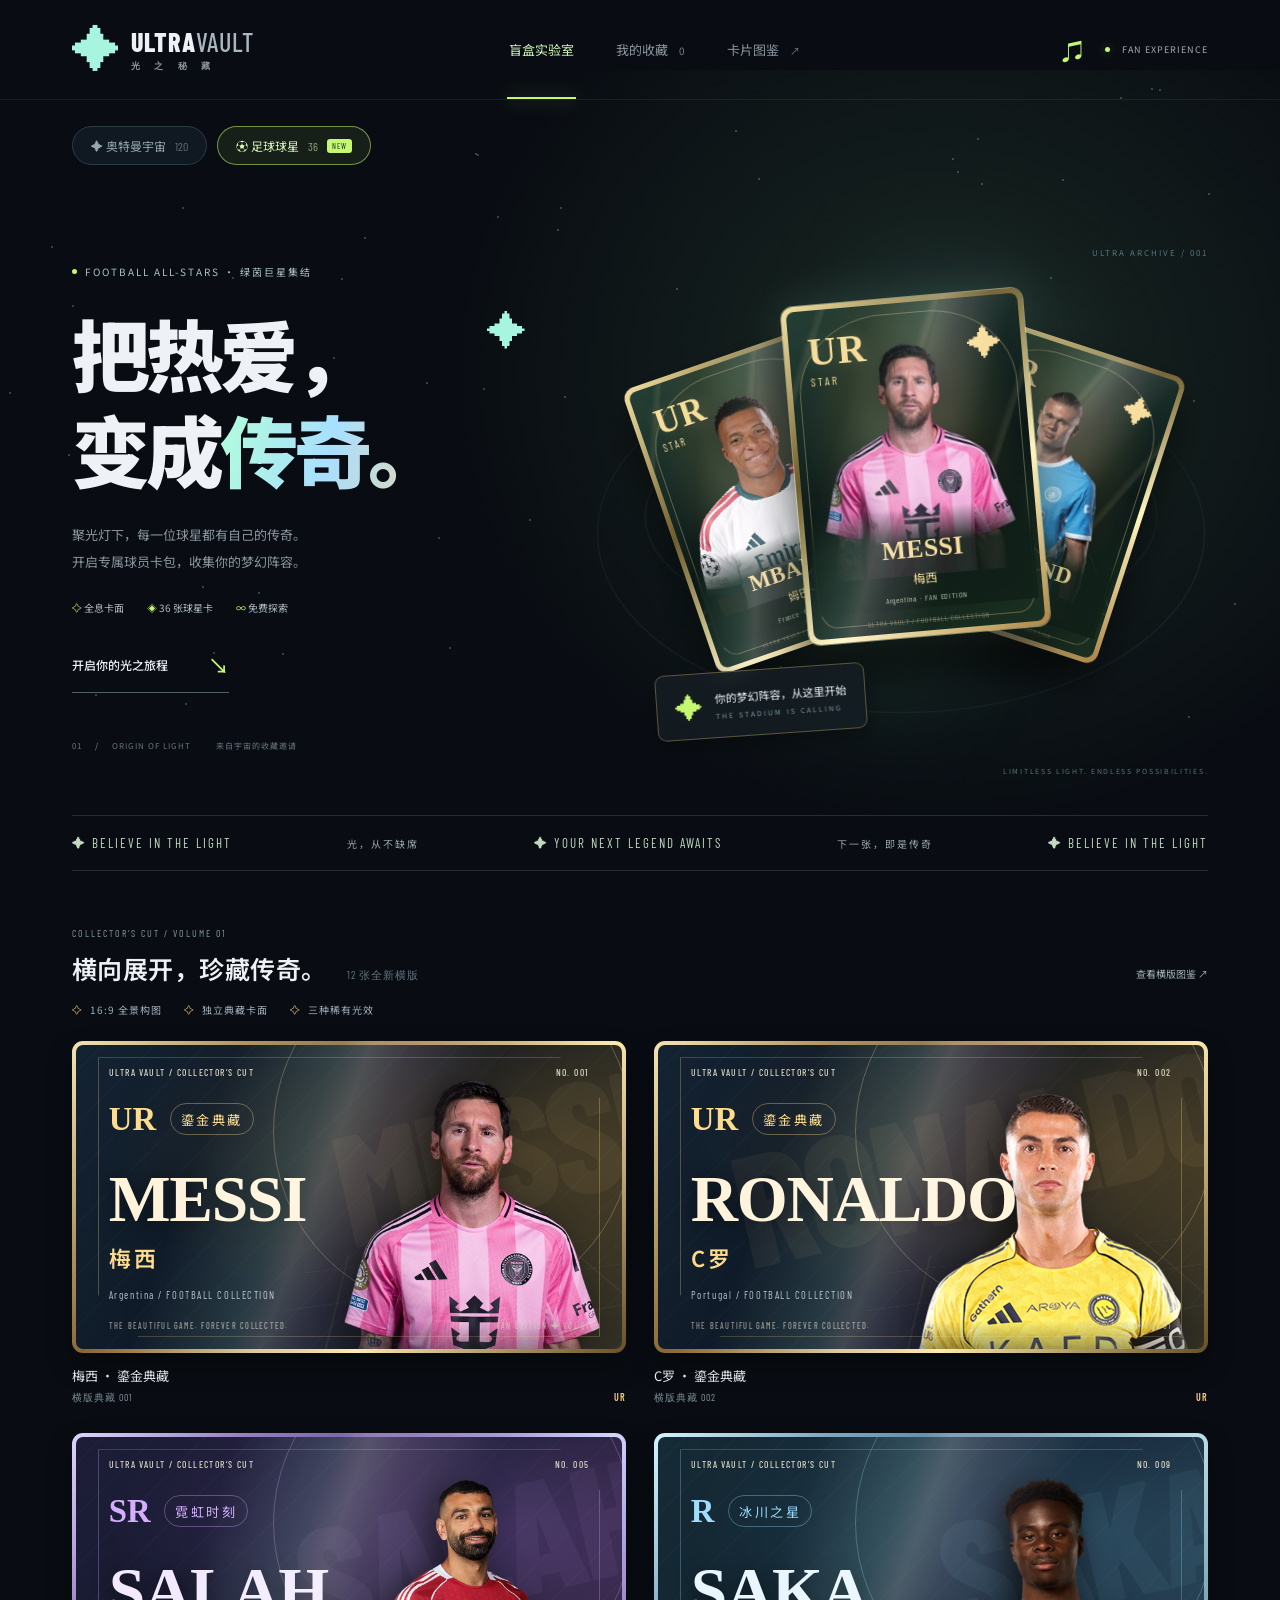
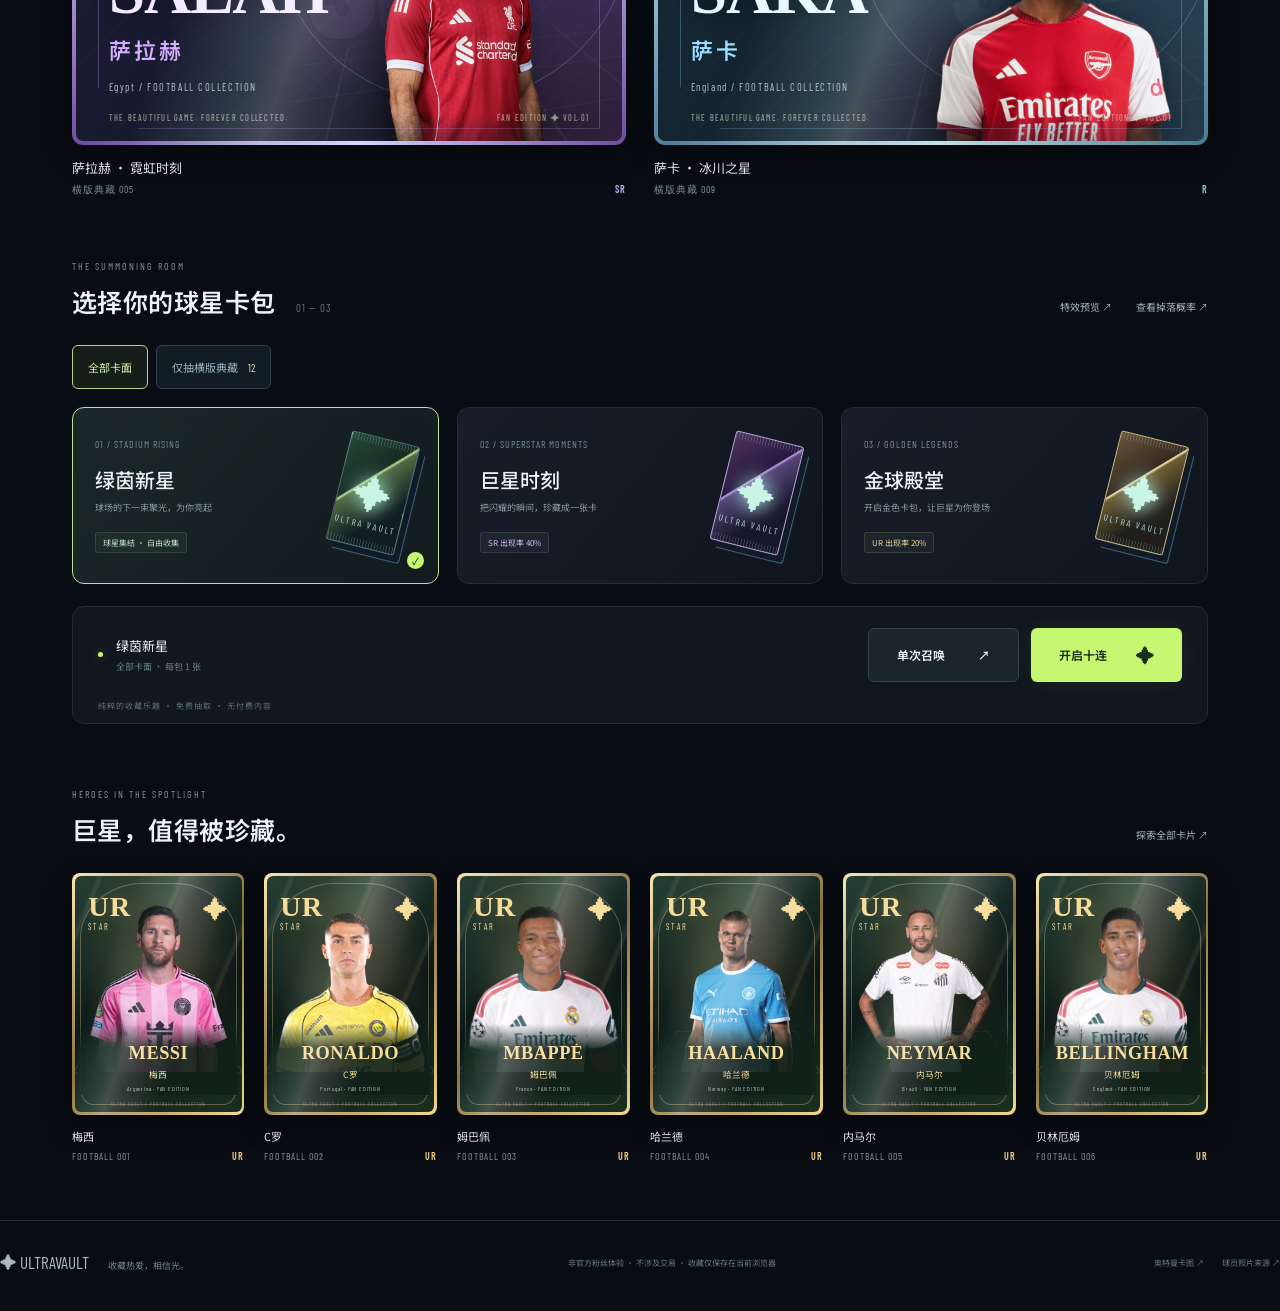
==== commit 0b3ff843: "Add landscape collector cards and rarity-specific opening effects" ====
--- a/index.html
+++ b/index.html
@@ -1,20 +1,21 @@
 <!DOCTYPE html>
-<html lang="zh-CN"><head><meta charset="UTF-8"><meta name="viewport" content="width=device-width,initial-scale=1"><meta name="theme-color" content="#090d13"><meta name="description" content="光之秘藏 ULTRA VAULT，足球球星与奥特曼卡片盲盒。144 张卡片，单抽十连、全息动效与收藏图鉴。"><title>光之秘藏 · 球星与奥特曼抽卡</title><link rel="stylesheet" href="style.css?v=football-1"></head>
+<html lang="zh-CN"><head><meta charset="UTF-8"><meta name="viewport" content="width=device-width,initial-scale=1"><meta name="theme-color" content="#090d13"><meta name="description" content="光之秘藏 ULTRA VAULT，足球球星与奥特曼卡片盲盒。156 张卡片，单抽十连、全息动效与收藏图鉴。"><title>光之秘藏 · 球星与奥特曼抽卡</title><link rel="stylesheet" href="style.css?v=cinema-1"><link rel="stylesheet" href="experience.css?v=cinema-1"></head>
 <body>
 <div class="ambient"></div><div id="stars" aria-hidden="true"></div>
 <header><a class="brand" href="#" aria-label="光之秘藏首页"><span class="brand-symbol">✦</span><span>ULTRA<span class="light">VAULT</span><small>光 之 秘 藏</small></span></a><nav aria-label="主导航"><button class="nav active" data-view="draw">盲盒实验室</button><button class="nav" data-view="collection">我的收藏 <span id="nav-count">0</span></button><button class="nav" data-view="atlas">卡片图鉴 <span>↗</span></button></nav><div class="header-actions"><button id="sound" class="icon-button" aria-label="关闭音效" title="关闭音效">♫</button><span class="online-dot"></span><span class="edition">FAN EXPERIENCE</span></div></header>
 <main>
-<div class="universe-switch" aria-label="卡池分类"><button data-universe="ultra" aria-pressed="false">✦ 奥特曼宇宙 <span>120</span></button><button data-universe="football" aria-pressed="true">⚽ 足球球星 <span id="football-count">24</span><small>NEW</small></button></div>
+<div class="universe-switch" aria-label="卡池分类"><button data-universe="ultra" aria-pressed="false">✦ 奥特曼宇宙 <span>120</span></button><button data-universe="football" aria-pressed="true">⚽ 足球球星 <span id="football-count">36</span><small>NEW</small></button></div>
 <section id="draw-view">
 <div class="hero"><div class="hero-copy"><div class="eyebrow" id="hero-eyebrow"><span></span> M78 · 光之国传来神秘信号</div><h1 id="hero-headline">把光，<br>握在<span class="holo-text">手里。</span><i>✦</i></h1><p class="hero-description" id="hero-description">每一次开启，都是一次与光的相遇。<br>唤醒传奇英雄，让下一张奇迹为你而来。</p><div class="hero-tags"><span>✧ 全息卡面</span><span id="pool-size">◈ 传奇英雄</span><span>∞ 免费探索</span></div><a class="explore-link" href="#lab">开启你的光之旅程 <span>↘</span></a><div class="hero-index"><span>01 <b>/</b> ORIGIN OF LIGHT</span><span>来自宇宙的收藏邀请</span></div></div>
 <div class="hero-art" id="hero-art"><div class="orbit orbit-one"></div><div class="orbit orbit-two"></div><div class="energy-beam"></div><span class="art-coordinate">ULTRA ARCHIVE / 001</span><div id="card-fan"></div><div class="floating-label"><span class="tiny-star">✦</span><div>下一张，会是传说吗？<small>THE LIGHT IS CALLING</small></div></div><span class="art-bottom">LIMITLESS LIGHT. ENDLESS POSSIBILITIES.</span></div></div>
 <div class="ticker"><span>✦ BELIEVE IN THE LIGHT</span><span>光，从不缺席</span><span>✦ YOUR NEXT LEGEND AWAITS</span><span>下一张，即是传奇</span><span>✦ BELIEVE IN THE LIGHT</span></div>
-<section class="lab" id="lab"><div class="section-heading"><div><span class="section-kicker">THE SUMMONING ROOM</span><h2 id="pack-heading">选择你的命运卡包<span>01 — 03</span></h2></div><button class="text-button" id="rates">查看掉落概率 ↗</button></div><div class="packs" id="packs"></div><div class="draw-console"><div class="chosen"><span class="console-dot"></span><div id="selected-label">星云启程<small>每包 1 张 · 自由探索</small></div></div><div class="draw-actions"><button class="secondary" id="draw-one">单次召唤 <span>↗</span></button><button class="primary" id="draw-ten">开启十连 <span>✦</span></button></div><button id="sound-mobile" class="mobile-sound" aria-label="关闭音效" aria-pressed="true">♫ 音效开</button><div class="console-note">纯粹的收藏乐趣 · 免费抽取 · 无付费内容</div></div></section>
+<section id="landscape-showcase" class="landscape-showcase"><div class="section-heading"><div><span class="section-kicker">COLLECTOR’S CUT / VOLUME 01</span><h2>横向展开，珍藏传奇。<span>12 张全新横版</span></h2></div><button class="text-button" id="browse-landscape">查看横版图鉴 ↗</button></div><div class="landscape-intro"><span>16:9 全景构图</span><span>独立典藏卡面</span><span>三种稀有光效</span></div><div id="landscape-gallery" class="landscape-gallery"></div></section>
+<section class="lab" id="lab"><div class="section-heading"><div><span class="section-kicker">THE SUMMONING ROOM</span><h2 id="pack-heading">选择你的命运卡包<span>01 — 03</span></h2></div><div class="lab-tools"><button class="text-button" id="effects-preview">特效预览 ↗</button><button class="text-button" id="rates">查看掉落概率 ↗</button></div></div><div id="draw-format" class="draw-format" role="group" aria-label="抽卡卡面类型"><button data-draw-format="all" aria-pressed="true">全部卡面</button><button data-draw-format="landscape" aria-pressed="false">仅抽横版典藏 <span>12</span></button></div><div class="packs" id="packs"></div><div class="draw-console"><div class="chosen"><span class="console-dot"></span><div id="selected-label">星云启程<small>每包 1 张 · 自由探索</small></div></div><div class="draw-actions"><button class="secondary" id="draw-one">单次召唤 <span>↗</span></button><button class="primary" id="draw-ten">开启十连 <span>✦</span></button></div><button id="sound-mobile" class="mobile-sound" aria-label="关闭音效" aria-pressed="true">♫ 音效开</button><div class="console-note">纯粹的收藏乐趣 · 免费抽取 · 无付费内容</div></div></section>
 <section class="featured"><div class="section-heading"><div><span class="section-kicker">HEROES IN THE SPOTLIGHT</span><h2 id="featured-heading">光芒，值得被珍藏。</h2></div><button class="text-button" id="view-atlas">探索全部卡片 ↗</button></div><div id="featured-cards" class="featured-grid"></div></section>
 </section>
 <section id="collection-view" class="other-view" hidden><div class="section-heading"><div><span class="section-kicker">YOUR PERSONAL UNIVERSE</span><h2>我的光之收藏<span id="collection-summary"></span></h2></div><button class="text-button" id="go-draw">继续召唤 ↗</button></div><div class="filters" id="collection-filters"></div><div id="collection-grid" class="catalog-grid"></div></section>
-<section id="atlas-view" class="other-view" hidden><div class="section-heading"><div><span class="section-kicker">THE ULTRA ARCHIVE</span><h2>光之卡片图鉴<span id="atlas-summary"></span></h2></div><label class="search-box">⌕ <input id="search" placeholder="搜索球星、角色或卡片…" aria-label="搜索卡片"></label></div><p class="muted">切换卡池，探索奥特曼与足球球星。球星卡面为本站设计，所有等级与概率为体验设定。</p><div id="atlas-grid" class="catalog-grid"></div></section>
+<section id="atlas-view" class="other-view" hidden><div class="section-heading"><div><span class="section-kicker">THE ULTRA ARCHIVE</span><h2>光之卡片图鉴<span id="atlas-summary"></span></h2></div><label class="search-box">⌕ <input id="search" placeholder="搜索球星、角色或卡片…" aria-label="搜索卡片"></label></div><p class="muted">切换卡池，探索奥特曼与足球球星。球星卡面为本站设计，所有等级与概率为体验设定。</p><div id="format-filters" class="filters" role="group" aria-label="图鉴卡面类型"></div><div id="atlas-grid" class="catalog-grid"></div></section>
 </main>
 <footer><div class="footer-brand">✦ ULTRAVAULT <span>收藏热爱，相信光。</span></div><p>非官方粉丝体验 · 不涉及交易 · 收藏仅保存在当前浏览器</p><div class="source-links"><a href="https://ultramancards.com/cards" target="_blank" rel="noopener">奥特曼卡图 ↗</a><a href="https://www.thesportsdb.com/" target="_blank" rel="noopener">球员照片来源 ↗</a></div></footer>
 <dialog id="modal"><div class="modal-inner"><button id="close-modal" class="close" aria-label="关闭">×</button><div id="modal-content"></div></div></dialog><div class="toast" id="toast" role="status"></div>
-<script src="app.js?v=football-1"></script></body></html>
+<script src="experience.js?v=cinema-1"></script><script src="app.js?v=cinema-1"></script></body></html>
--- a/experience.css
+++ b/experience.css
@@ -0,0 +1,29 @@
+/* Collector's Cut — landscape cards and rarity-driven opening sequence. */
+.rarity-R{--fx:#9bdeff;--fx-soft:#609ed52b}.rarity-SR{--fx:#d5adff;--fx-soft:#a56bdf30}.rarity-UR{--fx:#ffdc8b;--fx-soft:#dba23935}
+.landscape-showcase{padding-top:50px}.landscape-intro{display:flex;gap:22px;font-size:10px;letter-spacing:1px;color:#9eafb9;margin:-10px 0 24px}.landscape-intro span:before{content:'✧';color:var(--gold);margin-right:7px}.landscape-gallery{display:grid;grid-template-columns:repeat(2,minmax(0,1fr));gap:28px}.landscape-gallery .card-name{font-size:13px}.landscape-shell{aspect-ratio:16/9;padding:4px;overflow:hidden;background:linear-gradient(130deg,#f4e4b3,#8a6735,#fce9ae,#665025);border-radius:11px}.landscape-shell.tier-SR{background:linear-gradient(130deg,#ded5ff,#6e4ca1,#d2d4ff,#704d9e)}.landscape-shell.tier-R{background:linear-gradient(130deg,#d4f4ff,#4f7e9e,#bedfe8,#457d90)}
+.landscape-face{position:relative;width:100%;height:100%;overflow:hidden;border-radius:7px;isolation:isolate;container-type:inline-size;color:var(--fx);background:radial-gradient(ellipse at 83% 35%,var(--fx-soft),transparent 65%),linear-gradient(115deg,#142332,#0a121e 57%,#333024)}.landscape-face.rarity-SR{background:radial-gradient(ellipse at 78% 30%,#9c67cf50,transparent 65%),linear-gradient(120deg,#1d1d38,#111726 60%,#30213c)}.landscape-face.rarity-R{background:radial-gradient(ellipse at 78% 30%,#579bbf45,transparent 65%),linear-gradient(120deg,#152b36,#101c2a 65%,#253b4b)}.landscape-face:before{content:'';position:absolute;inset:4%;border:1px solid currentColor;opacity:.28;clip-path:polygon(0 0,92% 0,100% 15%,100% 100%,8% 100%,0 85%);pointer-events:none;z-index:5}.landscape-face:after{content:'';position:absolute;inset:0;background:repeating-linear-gradient(135deg,transparent 0 3%,#d9e3ff05 3.1% 3.3%,transparent 3.4% 6%);pointer-events:none;z-index:1}.landscape-orbit{position:absolute;width:66%;aspect-ratio:1;border:1px solid currentColor;border-radius:50%;right:-2%;top:-31%;opacity:.28;box-shadow:0 0 0 8px #fff1,0 0 0 45px #fff03}.landscape-grid{position:absolute;bottom:-35%;right:-10%;height:100%;width:70%;background:repeating-linear-gradient(0deg,transparent 0 12%,#dad8b920 12.1% 12.6%,transparent 12.7% 25%),repeating-linear-gradient(90deg,transparent 0 12%,#dad8b920 12.1% 12.6%,transparent 12.7% 25%);transform:perspective(300px) rotateX(55deg) rotateZ(-15deg);opacity:.5}.landscape-topline,.landscape-bottomline{position:absolute;left:6%;right:6%;display:flex;align-items:center;justify-content:space-between;gap:8px;font:500 1.75cqw 'Barlow Condensed',sans-serif;letter-spacing:.15em;z-index:6;color:#d7d4bc}.landscape-topline{top:7%}.landscape-bottomline{bottom:6%;font-size:1.5cqw;opacity:.65}.landscape-rank{position:absolute;left:6%;top:19%;display:flex;align-items:center;gap:2.5cqw;z-index:6}.landscape-rank b{font:700 6cqw 'Barlow Condensed';line-height:1}.landscape-rank span{font-size:2.4cqw;letter-spacing:.2em;padding:1cqw 1.8cqw;border:1px solid #fffa;border-radius:30px;border-color:color-mix(in srgb,var(--fx) 35%,transparent)}.landscape-lettering{position:absolute;top:4%;right:-5%;font:800 29cqw 'Barlow Condensed';letter-spacing:-.03em;opacity:.055;transform:rotate(-13deg);white-space:nowrap}.landscape-face .landscape-player{position:absolute;width:57%;height:115%;right:-1%;bottom:-14%;object-fit:contain;object-position:bottom center;filter:drop-shadow(-12px 5px 15px #0008);z-index:3;border-radius:0;mask-image:linear-gradient(#000 80%,transparent 100%)}.landscape-title{position:absolute;left:6%;right:43%;top:41%;z-index:4}.landscape-title strong{display:block;font:700 var(--name-size,12cqw) 'Barlow Condensed';line-height:.9;letter-spacing:-.02em;white-space:nowrap;color:#fff4db;text-shadow:0 3px 20px #0007}.rarity-SR .landscape-title strong{color:#f3eaff}.rarity-R .landscape-title strong{color:#e9f6ff}.landscape-title>span{display:block;font-size:4cqw;font-weight:600;letter-spacing:.15em;margin-top:2.5cqw}.landscape-title>small{display:block;font:400 1.9cqw 'Barlow Condensed';margin-top:2.8cqw;letter-spacing:.15em;color:#b4bdc8}.catalog-grid .landscape-item{grid-column:span 2}.catalog-grid{align-items:start}.card-item.landscape-item:hover .card-shell{transform:translateY(-5px) rotate(.7deg)}.card-detail.detail-landscape{flex-direction:column;text-align:center;gap:26px}.card-detail .detail-image.landscape-detail{width:min(740px,100%);aspect-ratio:16/9}.detail-image.landscape-detail>.landscape-face{height:100%}.detail-landscape .detail-copy h2{font-size:25px}.detail-landscape .detail-copy p{margin:10px 0}
+.lab-tools{display:flex;gap:24px;align-items:center}.draw-format{display:flex;align-items:center;gap:8px;margin:0 0 18px}.draw-format button{border:1px solid #33424d;background:#111c25;color:#9aaebb;border-radius:6px;padding:10px 15px;min-height:44px;font-size:11px}.draw-format button.active{background:#c5f87012;border-color:#b3d58c;color:#d4f5b6}.draw-format button span{margin-left:8px;font-family:'Barlow Condensed';color:#e8dbb6}.filter span{opacity:.6;margin-left:6px}#draw-format[hidden],#landscape-showcase[hidden]{display:none}.skip-opening{min-height:44px;padding:12px 20px;border:1px solid #51637577;border-radius:30px;color:#c9d9df}.close{min-width:44px;min-height:44px}
+/* One soft bloom per reveal, rather than repeated strobing. */
+dialog[data-rarity]{border-color:color-mix(in srgb,var(--fx,#ffdc8b) 45%,#263440)}dialog[data-rarity=R]{--fx:#9bdeff}dialog[data-rarity=SR]{--fx:#d5adff}dialog[data-rarity=UR]{--fx:#ffdc8b}.result-stage{position:relative;isolation:isolate}.result-stage>:not(.reveal-effects){position:relative;z-index:2}.result-stage .modal-kicker{color:var(--fx)}.result-grid{grid-template-columns:repeat(4,minmax(0,1fr));gap:24px;margin:30px 0}.result-grid.landscape-results{grid-template-columns:repeat(2,minmax(0,1fr));gap:28px}.result-grid .landscape-result{grid-column:span 2}.result-grid.landscape-results .landscape-result{grid-column:auto}.result-grid.single{grid-template-columns:225px}.result-grid.single.landscape-results{grid-template-columns:minmax(0,650px)}.result-grid.single .landscape-result{grid-column:1/-1}.result-card{opacity:1;min-width:0;animation:card-flight-flip .72s cubic-bezier(.16,1,.3,1) both;animation-delay:var(--delay,0s);perspective:1000px}.result-card-content{position:relative;min-width:0}.result-card .card-shell{box-shadow:0 10px 30px #0007,0 0 20px var(--fx-soft);animation:rarity-halo .9s ease-out both;animation-delay:calc(var(--delay,0s) + .4s)}.result-card .card-shell:after{background:linear-gradient(115deg,transparent 5%,color-mix(in srgb,var(--fx) 25%,transparent) 35%,#ffffff90 47%,transparent 60%);transform:translateX(-130%);animation:foil-reveal .9s ease-out both;animation-delay:calc(var(--delay,0s) + .45s)}.result-card.rarity-SR .card-shell:after{background:linear-gradient(115deg,transparent 10%,#a1d7ff55 28%,#f1b2ffb0 43%,#fff9 49%,transparent 65%)}.result-card.rarity-UR .card-shell{animation:gold-halo 1.25s ease-out both;animation-delay:calc(var(--delay,0s) + .4s)}.result-card.rarity-UR .card-shell:before{content:'';position:absolute;inset:0;border:1px solid #ffe6a9;border-radius:inherit;z-index:2;pointer-events:none;box-shadow:inset 0 0 18px #ffe9ad33}.reveal-grade{position:absolute;right:8px;top:8px;z-index:4;padding:4px 6px;border-radius:4px;border:1px solid color-mix(in srgb,var(--fx) 45%,transparent);background:#0c131de8;color:var(--fx);font-size:8px;letter-spacing:.3px}.result-card .new-badge{left:8px;top:8px;z-index:5}.preview-notice{font-size:12px;color:#a9b9c3;line-height:1.8}.rarity-preview-options{display:grid;grid-template-columns:repeat(3,minmax(0,1fr));gap:16px;margin-top:30px}.rarity-preview{position:relative;min-height:180px;padding:22px 10px;border:1px solid color-mix(in srgb,var(--fx) 55%,transparent);border-radius:12px;background:radial-gradient(ellipse at 50% 20%,var(--fx-soft),transparent 80%),#101922;transition:transform .2s,box-shadow .2s}.rarity-preview:hover{transform:translateY(-4px);box-shadow:0 0 25px var(--fx-soft)}.rarity-preview strong{display:block;font:600 54px 'Barlow Condensed';color:var(--fx)}.rarity-preview span{display:block;font-size:13px;margin-top:9px;color:var(--fx)}.rarity-preview small{display:block;color:#94a9b7;font-size:9px;margin-top:18px}
+.reveal-effects{position:absolute;left:-35px;right:-35px;top:-30px;height:min(650px,80vh);pointer-events:none;z-index:1;overflow:hidden}.reveal-bloom{position:absolute;inset:0;background:radial-gradient(ellipse at 50% 40%,var(--fx-soft),transparent 70%);opacity:0;animation:reveal-bloom .9s ease-out both}.reveal-ring{position:absolute;left:50%;top:40%;width:min(72vw,460px);aspect-ratio:1;border-radius:50%;border:2px solid var(--fx);box-shadow:0 0 30px var(--fx-soft);opacity:0;animation:reveal-ring 1s cubic-bezier(.16,1,.3,1) both}.rarity-SR .reveal-ring{border-style:double;border-width:5px;animation-duration:1.2s}.rarity-UR .reveal-ring{border-color:#ffe5a3;box-shadow:0 0 0 18px #ffe1a015,0 0 60px #efca4a33;animation-duration:1.45s}.reveal-rays{position:absolute;left:50%;top:40%;width:min(90vw,700px);aspect-ratio:1;background:repeating-conic-gradient(from 10deg,transparent 0deg 18deg,#ffe8ac22 19deg 20deg,transparent 21deg 36deg);mask-image:radial-gradient(transparent 5%,#000 35%,transparent 70%);opacity:0;animation:gold-rays 1.65s ease-out both}.spark-origin{position:absolute;left:50%;top:40%}.reveal-spark{position:absolute;display:block;width:var(--size);height:var(--size);border-radius:50%;background:var(--fx);box-shadow:0 0 10px var(--fx);opacity:0;animation:spark-burst 1.15s ease-out both;animation-delay:var(--spark-delay)}.rarity-UR .reveal-spark:nth-child(3n){border-radius:0;clip-path:polygon(50% 0,60% 40%,100% 50%,60% 60%,50% 100%,40% 60%,0 50%,40% 40%);width:9px;height:9px}.rarity-SR .reveal-spark:nth-child(even){height:12px;width:2px;border-radius:0}
+.opening-cinema{position:relative;height:410px;overflow:hidden;isolation:isolate}.opening-orbit{position:absolute;left:50%;top:45%;width:320px;aspect-ratio:1;border:1px dashed color-mix(in srgb,var(--fx) 40%,transparent);border-radius:50%;transform:translate(-50%,-50%);animation:opening-orbit 6s linear infinite;box-shadow:0 0 0 20px #93c9df07}.opening-charge{position:absolute;inset:0;opacity:0;background:radial-gradient(ellipse at 50% 45%,var(--fx-soft),transparent 65%);animation:charge-bloom 1.7s ease-out both}.sealed-pack{position:absolute;left:50%;top:50px;width:155px;height:235px;transform:translateX(-50%);filter:drop-shadow(0 0 25px var(--fx-soft));z-index:3;animation:pack-tension .75s ease-in-out both}.pack-half{position:absolute;inset:0;border:1px solid var(--fx);border-radius:5px;background:repeating-linear-gradient(90deg,#fff2 0 1px,transparent 1px 4px) top/100% 7px no-repeat,linear-gradient(140deg,#34445a,#14232d 45%,#59644f 46%,#101b28 48%,#243837)}.pack-left{clip-path:polygon(0 0,53% 0,47% 18%,54% 35%,47% 53%,54% 72%,47% 90%,52% 100%,0 100%);animation:pack-tear-left .65s cubic-bezier(.16,1,.3,1) .75s both}.pack-right{clip-path:polygon(53% 0,100% 0,100% 100%,52% 100%,47% 90%,54% 72%,47% 53%,54% 35%,47% 18%);animation:pack-tear-right .65s cubic-bezier(.16,1,.3,1) .75s both}.pack-emblem{position:absolute;inset:0;display:flex;align-items:center;justify-content:center;flex-direction:column;font-size:70px;color:var(--fx);animation:pack-emblem .35s ease-out .7s both}.pack-emblem small{font:16px 'Barlow Condensed';letter-spacing:3px;margin-top:12px}.pack-seam{position:absolute;top:0;bottom:0;left:49%;width:2px;opacity:0;background:var(--fx);box-shadow:0 0 20px 5px var(--fx);animation:pack-seam .5s ease-out .65s both}.opening-flight{position:absolute;inset:0;z-index:2}.flying-card{--fan-x:0px;--fan-r:0deg;position:absolute;left:50%;top:75px;margin-left:-70px;width:140px;height:198px;display:flex;align-items:center;justify-content:center;flex-direction:column;border:1px solid var(--fx);border-radius:8px;color:var(--fx);background:repeating-linear-gradient(135deg,transparent 0 7px,#e0f0ff0a 8px 9px),linear-gradient(135deg,#293b46,#0d1927 60%,#2b3940);box-shadow:0 10px 25px #0005;opacity:0;animation:fan-flight .7s cubic-bezier(.16,1,.3,1) 1s both}.flying-card:before{content:'';position:absolute;inset:8px;border:1px solid #dbe9c733;border-radius:5px}.flying-card span{font-size:45px}.flying-card small{font:10px 'Barlow Condensed';letter-spacing:2px;margin-top:12px}.flying-card-0{--fan-x:-65px;--fan-r:-19deg}.flying-card-1{z-index:2}.flying-card-2{--fan-x:65px;--fan-r:19deg}.opening-landscape .flying-card{width:200px;height:114px;margin-left:-100px;top:120px}.opening-stage-copy{position:absolute;left:0;right:0;bottom:25px;font-size:12px;letter-spacing:2px;color:var(--fx)}.opening-progress{display:flex;gap:6px;justify-content:center;margin-top:18px}.opening-progress i{display:block;width:30px;height:2px;background:var(--fx);transform:scaleX(.1);opacity:.2;animation:progress-light .5s ease-out both}.opening-progress i:nth-child(2){animation-delay:.6s}.opening-progress i:nth-child(3){animation-delay:1.2s}
+@keyframes card-flight-flip{0%{opacity:0;transform:perspective(900px) translate(var(--flight-x,0px),65px) rotateY(88deg) scale(.8)}65%{opacity:1;transform:perspective(900px) translate(0,-5px) rotateY(-8deg) scale(1.025)}100%{opacity:1;transform:none}}
+@keyframes rarity-halo{0%{box-shadow:0 10px 30px #0007,0 0 0 var(--fx-soft)}45%{box-shadow:0 10px 30px #0007,0 0 32px var(--fx-soft)}100%{box-shadow:0 10px 30px #0007,0 0 12px var(--fx-soft)}}
+@keyframes gold-halo{0%{box-shadow:0 10px 30px #0007,0 0 8px #eabd4d20}40%{box-shadow:0 0 0 1px #ffedbcbb,0 0 45px #dca63b66,0 10px 35px #0007}100%{box-shadow:0 0 0 1px #eed38e77,0 0 20px #e5bb4d2b,0 10px 35px #0007}}
+@keyframes foil-reveal{0%{transform:translateX(-130%);opacity:0}20%{opacity:.8}100%{transform:translateX(140%);opacity:0}}
+@keyframes reveal-bloom{0%{opacity:0;transform:scale(.7)}30%{opacity:1}100%{opacity:0;transform:scale(1.3)}}
+@keyframes reveal-ring{0%{opacity:0;transform:translate(-50%,-50%) scale(.25)}20%{opacity:.65}100%{opacity:0;transform:translate(-50%,-50%) scale(1.3)}}
+@keyframes gold-rays{0%{opacity:0;transform:translate(-50%,-50%) rotate(-15deg) scale(.5)}30%{opacity:1}100%{opacity:0;transform:translate(-50%,-50%) rotate(20deg) scale(1.2)}}
+@keyframes spark-burst{0%{opacity:0;transform:rotate(var(--angle)) translateX(20px) scale(.3)}20%{opacity:.9}100%{opacity:0;transform:rotate(var(--angle)) translateX(var(--travel)) scale(.1)}}
+@keyframes opening-orbit{to{transform:translate(-50%,-50%) rotate(360deg)}}
+@keyframes charge-bloom{0%{opacity:0;transform:scale(.4)}60%{opacity:1;transform:scale(1)}100%{opacity:.1;transform:scale(1.3)}}
+@keyframes pack-tension{0%{transform:translateX(-50%) rotate(0)}30%{transform:translateX(-50%) rotate(-3deg)}65%{transform:translateX(-50%) rotate(3deg)}100%{transform:translateX(-50%) rotate(0)}}
+@keyframes pack-tear-left{0%{transform:none;opacity:1}100%{transform:translate(-90px,20px) rotate(-22deg);opacity:0}}
+@keyframes pack-tear-right{0%{transform:none;opacity:1}100%{transform:translate(90px,20px) rotate(22deg);opacity:0}}
+@keyframes pack-emblem{to{opacity:0;transform:scale(1.2)}}
+@keyframes pack-seam{0%{opacity:0;transform:scaleY(.2)}45%{opacity:.8;transform:scaleY(1)}100%{opacity:0;transform:scaleY(1.2)}}
+@keyframes fan-flight{0%{opacity:0;transform:translate(0,55px) scale(.65)}100%{opacity:1;transform:translate(var(--fan-x),-10px) rotate(var(--fan-r)) scale(1)}}
+@keyframes progress-light{to{transform:scaleX(1);opacity:.9}}
+.motion-still .result-card,.motion-still .card-shell,.motion-still .card-shell:after{animation:none!important;opacity:1;transform:none}.motion-still .card-shell:after{opacity:.15}
+@media(max-width:760px){.landscape-showcase{padding-top:35px}.landscape-gallery{grid-template-columns:minmax(0,1fr);gap:24px}.landscape-intro{gap:12px;font-size:8px;flex-wrap:wrap}.landscape-showcase h2{font-size:18px}.landscape-showcase h2>span{display:block;margin:8px 0 0;font-size:10px}.catalog-grid .landscape-item{grid-column:1/-1}.landscape-shell{padding:3px}.lab-tools{gap:14px}.lab-tools .text-button{font-size:9px}.draw-format button{padding:10px 12px;font-size:10px}.result-grid{grid-template-columns:repeat(2,minmax(0,1fr));gap:24px 15px}.result-grid.landscape-results{grid-template-columns:minmax(0,1fr);gap:24px}.result-grid .landscape-result{grid-column:1/-1}.result-grid.single{grid-template-columns:200px}.result-grid.single.landscape-results{grid-template-columns:minmax(0,1fr)}.reveal-grade{font-size:7px;padding:3px 4px;right:6px;top:6px}.result-card .new-badge{left:6px;top:6px;font-size:7px}.rarity-preview-options{gap:10px}.rarity-preview{min-height:150px;padding:18px 5px}.rarity-preview strong{font-size:43px}.rarity-preview span{font-size:11px}.rarity-preview small{font-size:8px;line-height:1.6}.opening-cinema{height:380px}.opening-orbit{width:270px}.opening-stage-copy{font-size:10px}.card-detail .detail-image.landscape-detail{width:100%}.detail-landscape .detail-copy h2{font-size:21px}.preview-notice{font-size:10px}.reveal-effects{left:-15px;right:-15px}}
+@media(prefers-reduced-motion:reduce){.opening-cinema *,.result-card,.result-card .card-shell,.result-card .card-shell:after{animation:none!important}.reveal-effects{display:none}.result-card{opacity:1;transform:none}.card-item:hover .card-shell{transform:none}}
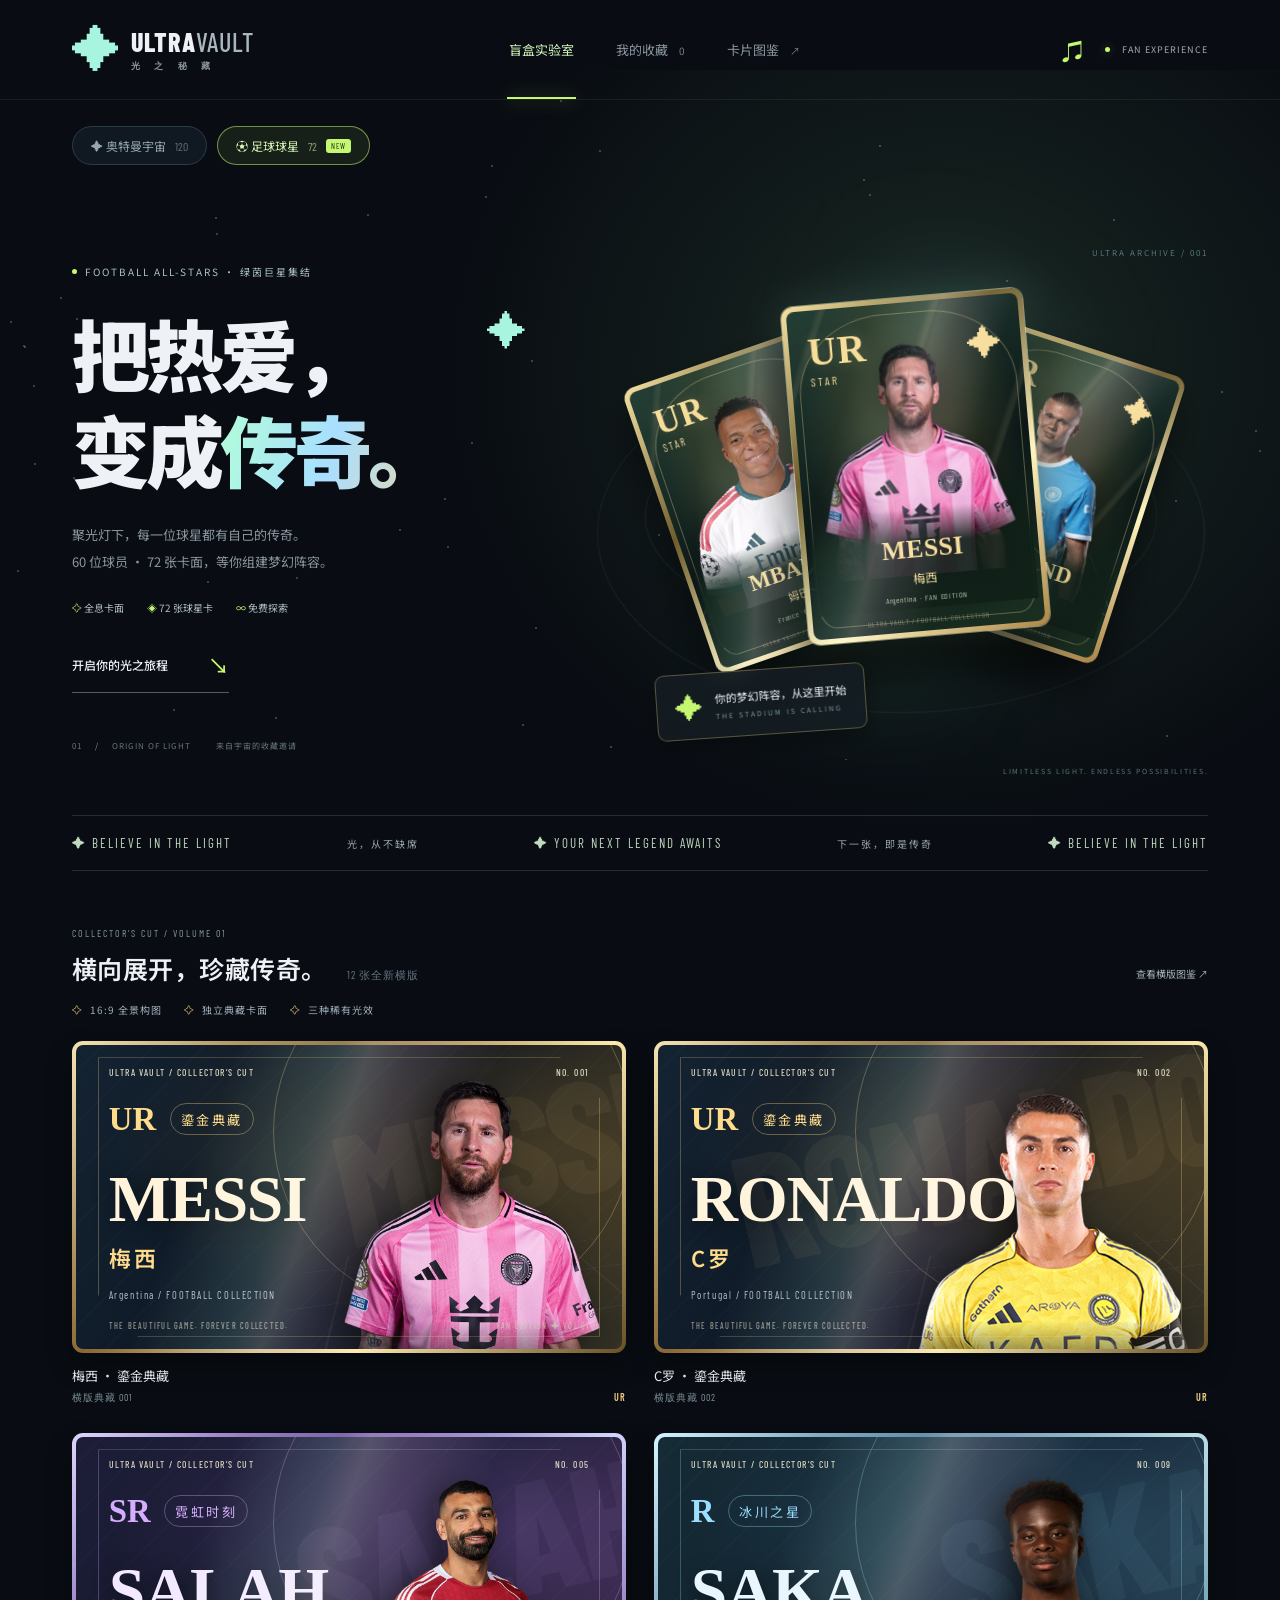
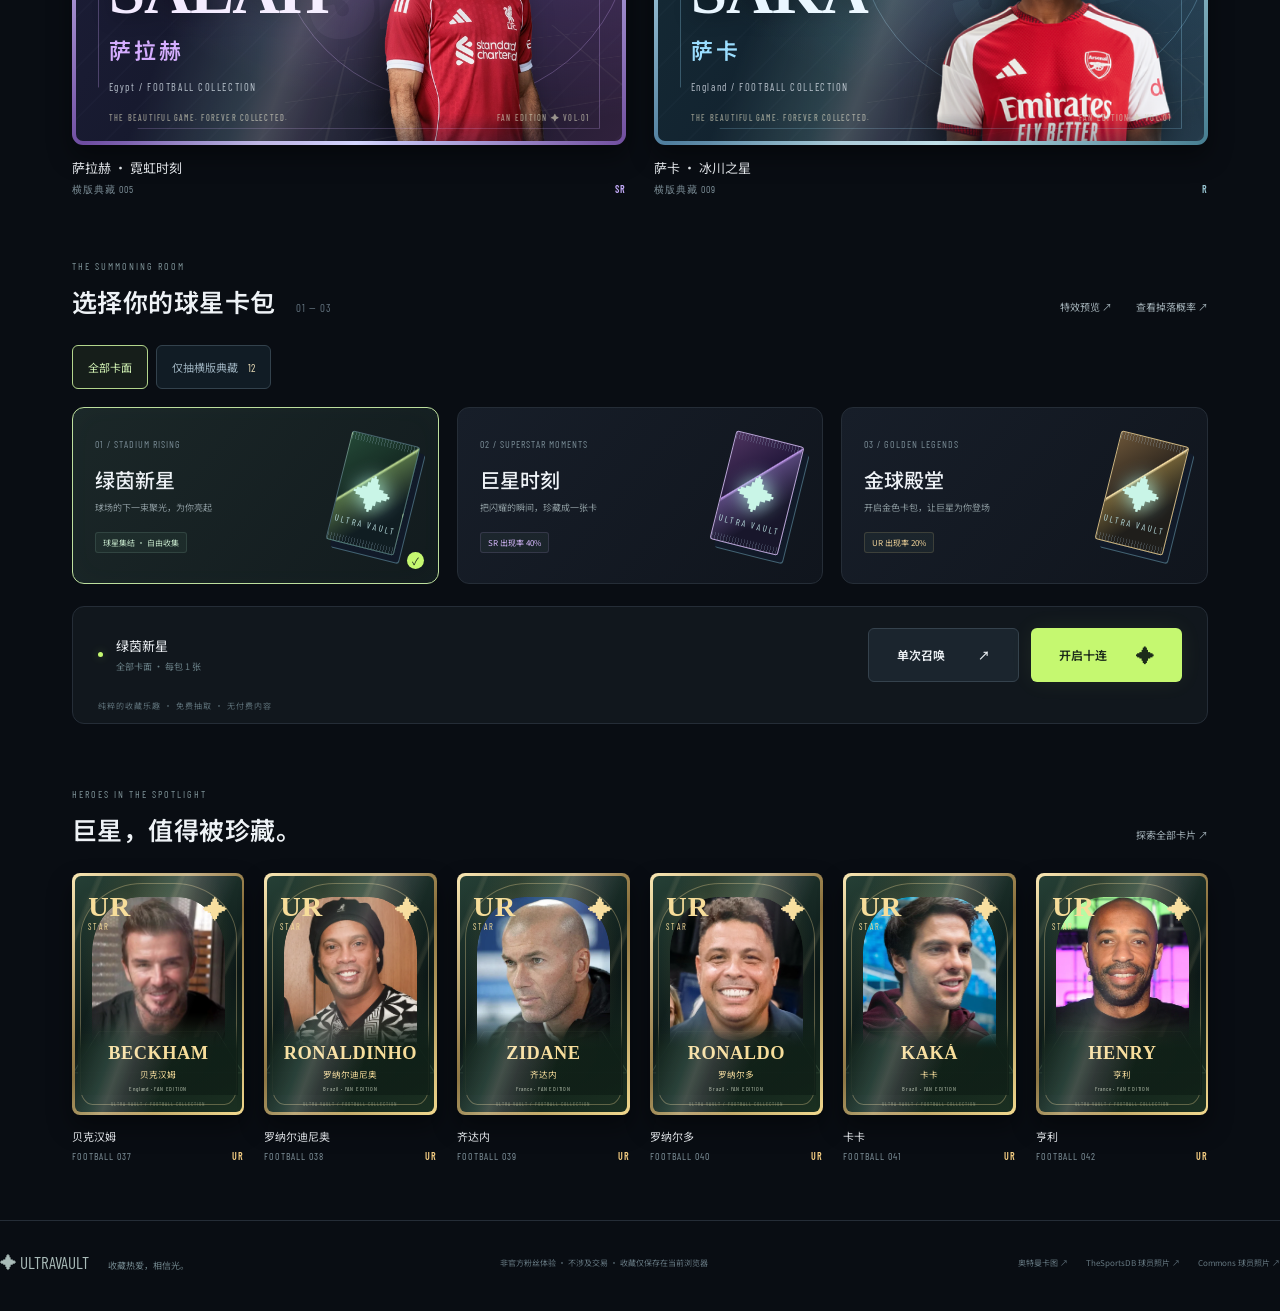
==== commit d5742446: "Expand football pool with 36 distinct stars and credited photos" ====
--- a/index.html
+++ b/index.html
@@ -1,10 +1,10 @@
 <!DOCTYPE html>
-<html lang="zh-CN"><head><meta charset="UTF-8"><meta name="viewport" content="width=device-width,initial-scale=1"><meta name="theme-color" content="#090d13"><meta name="description" content="光之秘藏 ULTRA VAULT，足球球星与奥特曼卡片盲盒。156 张卡片，单抽十连、全息动效与收藏图鉴。"><title>光之秘藏 · 球星与奥特曼抽卡</title><link rel="stylesheet" href="style.css?v=cinema-1"><link rel="stylesheet" href="experience.css?v=cinema-1"></head>
+<html lang="zh-CN"><head><meta charset="UTF-8"><meta name="viewport" content="width=device-width,initial-scale=1"><meta name="theme-color" content="#090d13"><meta name="description" content="光之秘藏 ULTRA VAULT，足球球星与奥特曼卡片盲盒。192 张卡片，单抽十连、全息动效与收藏图鉴。"><title>光之秘藏 · 球星与奥特曼抽卡</title><link rel="stylesheet" href="style.css?v=squad-2"><link rel="stylesheet" href="experience.css?v=squad-2"></head>
 <body>
 <div class="ambient"></div><div id="stars" aria-hidden="true"></div>
 <header><a class="brand" href="#" aria-label="光之秘藏首页"><span class="brand-symbol">✦</span><span>ULTRA<span class="light">VAULT</span><small>光 之 秘 藏</small></span></a><nav aria-label="主导航"><button class="nav active" data-view="draw">盲盒实验室</button><button class="nav" data-view="collection">我的收藏 <span id="nav-count">0</span></button><button class="nav" data-view="atlas">卡片图鉴 <span>↗</span></button></nav><div class="header-actions"><button id="sound" class="icon-button" aria-label="关闭音效" title="关闭音效">♫</button><span class="online-dot"></span><span class="edition">FAN EXPERIENCE</span></div></header>
 <main>
-<div class="universe-switch" aria-label="卡池分类"><button data-universe="ultra" aria-pressed="false">✦ 奥特曼宇宙 <span>120</span></button><button data-universe="football" aria-pressed="true">⚽ 足球球星 <span id="football-count">36</span><small>NEW</small></button></div>
+<div class="universe-switch" aria-label="卡池分类"><button data-universe="ultra" aria-pressed="false">✦ 奥特曼宇宙 <span>120</span></button><button data-universe="football" aria-pressed="true">⚽ 足球球星 <span id="football-count">72</span><small>NEW</small></button></div>
 <section id="draw-view">
 <div class="hero"><div class="hero-copy"><div class="eyebrow" id="hero-eyebrow"><span></span> M78 · 光之国传来神秘信号</div><h1 id="hero-headline">把光，<br>握在<span class="holo-text">手里。</span><i>✦</i></h1><p class="hero-description" id="hero-description">每一次开启，都是一次与光的相遇。<br>唤醒传奇英雄，让下一张奇迹为你而来。</p><div class="hero-tags"><span>✧ 全息卡面</span><span id="pool-size">◈ 传奇英雄</span><span>∞ 免费探索</span></div><a class="explore-link" href="#lab">开启你的光之旅程 <span>↘</span></a><div class="hero-index"><span>01 <b>/</b> ORIGIN OF LIGHT</span><span>来自宇宙的收藏邀请</span></div></div>
 <div class="hero-art" id="hero-art"><div class="orbit orbit-one"></div><div class="orbit orbit-two"></div><div class="energy-beam"></div><span class="art-coordinate">ULTRA ARCHIVE / 001</span><div id="card-fan"></div><div class="floating-label"><span class="tiny-star">✦</span><div>下一张，会是传说吗？<small>THE LIGHT IS CALLING</small></div></div><span class="art-bottom">LIMITLESS LIGHT. ENDLESS POSSIBILITIES.</span></div></div>
@@ -16,6 +16,6 @@
 <section id="collection-view" class="other-view" hidden><div class="section-heading"><div><span class="section-kicker">YOUR PERSONAL UNIVERSE</span><h2>我的光之收藏<span id="collection-summary"></span></h2></div><button class="text-button" id="go-draw">继续召唤 ↗</button></div><div class="filters" id="collection-filters"></div><div id="collection-grid" class="catalog-grid"></div></section>
 <section id="atlas-view" class="other-view" hidden><div class="section-heading"><div><span class="section-kicker">THE ULTRA ARCHIVE</span><h2>光之卡片图鉴<span id="atlas-summary"></span></h2></div><label class="search-box">⌕ <input id="search" placeholder="搜索球星、角色或卡片…" aria-label="搜索卡片"></label></div><p class="muted">切换卡池，探索奥特曼与足球球星。球星卡面为本站设计，所有等级与概率为体验设定。</p><div id="format-filters" class="filters" role="group" aria-label="图鉴卡面类型"></div><div id="atlas-grid" class="catalog-grid"></div></section>
 </main>
-<footer><div class="footer-brand">✦ ULTRAVAULT <span>收藏热爱，相信光。</span></div><p>非官方粉丝体验 · 不涉及交易 · 收藏仅保存在当前浏览器</p><div class="source-links"><a href="https://ultramancards.com/cards" target="_blank" rel="noopener">奥特曼卡图 ↗</a><a href="https://www.thesportsdb.com/" target="_blank" rel="noopener">球员照片来源 ↗</a></div></footer>
+<footer><div class="footer-brand">✦ ULTRAVAULT <span>收藏热爱，相信光。</span></div><p>非官方粉丝体验 · 不涉及交易 · 收藏仅保存在当前浏览器</p><div class="source-links"><a href="https://ultramancards.com/cards" target="_blank" rel="noopener">奥特曼卡图 ↗</a><a href="https://www.thesportsdb.com/" target="_blank" rel="noopener">TheSportsDB 球员照片 ↗</a><a href="https://commons.wikimedia.org/" target="_blank" rel="noopener">Commons 球员照片 ↗</a></div></footer>
 <dialog id="modal"><div class="modal-inner"><button id="close-modal" class="close" aria-label="关闭">×</button><div id="modal-content"></div></div></dialog><div class="toast" id="toast" role="status"></div>
-<script src="experience.js?v=cinema-1"></script><script src="app.js?v=cinema-1"></script></body></html>
+<script src="experience.js?v=squad-2"></script><script src="app.js?v=squad-2"></script></body></html>
--- a/style.css
+++ b/style.css
@@ -6,3 +6,5 @@
 .universe-switch{display:flex;gap:10px;padding-top:26px;align-items:center;position:relative;z-index:5}.universe-switch button{background:#101922;border:1px solid #2d3b46;border-radius:24px;padding:10px 18px;color:#94a6b0;display:flex;align-items:center;gap:9px;font-size:12px;transition:.25s}.universe-switch button.active{background:#c5f87013;border-color:#c5f87088;color:#d8f7b6}.universe-switch button span{font:12px 'Barlow Condensed';opacity:.6}.universe-switch small{font:8px 'Barlow Condensed';color:#172c1b;background:var(--accent);padding:2px 5px;border-radius:3px;letter-spacing:1px}body[data-universe=football] .ambient{background:radial-gradient(ellipse at 63% 37%,#32503766,transparent 62%)}body[data-universe=football] .hero-card{background:linear-gradient(140deg,#f5e2a3,#6e5d2d,#fff5c1,#ad8546)}body[data-universe=football] .floating-label{border-color:#e1cf7555}body[data-universe=football] .pack-mini{background:linear-gradient(135deg,#244937,#162c24 38%,#cfed9c 39%,#4f6b43 41%,#101d22 70%)}.football-shell{background:linear-gradient(135deg,#f9e7b3,#8b713d,#f3da8f);padding:3px;overflow:hidden}.football-shell.tier-SR{background:linear-gradient(135deg,#c2f3ff,#4e7f99,#91e4ed)}.football-shell.tier-R{background:linear-gradient(135deg,#cfb8f6,#655475,#a59ae5)}.football-face{--card-gold:#f7dd9a;position:relative;height:100%;width:100%;border-radius:6px;background:radial-gradient(ellipse at 50% 38%,#7b713d88,transparent 65%),linear-gradient(155deg,#253f35,#0c1817 55%,#1b3021);overflow:hidden;isolation:isolate;container-type:inline-size}.football-face.tier-SR{--card-gold:#b1edff;background:radial-gradient(ellipse at 50% 40%,#32647c88,transparent 65%),linear-gradient(150deg,#15313e,#0c161f 65%,#192e36)}.football-face.tier-R{--card-gold:#d6b9ff;background:radial-gradient(ellipse at 50% 40%,#66437e88,transparent 65%),linear-gradient(150deg,#2a2240,#111721 65%,#312440)}.football-face:before{content:'';position:absolute;inset:3%;border:1px solid #f1d69555;border-radius:40% 40% 8% 8% / 25% 25% 8% 8%;pointer-events:none;z-index:1}.football-face:after{content:'';position:absolute;left:-40%;top:-30%;width:180%;height:100%;background:repeating-linear-gradient(120deg,transparent 0 10%,#f4dda817 11% 11.5%,transparent 12% 20%);transform:rotate(-7deg);pointer-events:none}.pitch-lines{position:absolute;left:8%;right:8%;bottom:12%;height:30%;border:1px solid #bcebb426;transform:perspective(160px) rotateX(55deg)}.pitch-lines:after{content:'';position:absolute;width:35%;height:80%;top:10%;left:32%;border:1px solid #bcebb426;border-radius:50%}.football-face>img{position:absolute;width:100%;height:79%;left:0;top:4%;object-fit:contain!important;object-position:bottom center;z-index:2;filter:drop-shadow(0 8px 12px #0007);border-radius:0!important}.football-face.portrait>img{object-fit:cover!important;width:80%;left:10%;height:65%;top:9%;border-radius:36% 36% 0 0!important;mask-image:linear-gradient(#000 75%,transparent 100%)}.football-tier{position:absolute;top:8%;left:8%;z-index:3;font-family:'Barlow Condensed';font-weight:700;font-size:17cqw;color:var(--card-gold);line-height:.85;letter-spacing:1px;text-shadow:0 0 15px #ffe4a333}.football-tier small{display:block;font-size:5cqw;letter-spacing:2px;font-weight:400;margin-top:12%}.football-crest{position:absolute;top:6%;right:8%;color:var(--card-gold);font-size:15cqw;z-index:3}.football-caption{position:absolute;bottom:7%;left:2%;right:2%;padding:12% 3% 2%;text-align:center;z-index:4;background:linear-gradient(transparent,#102018e8 35%);color:var(--card-gold)}.football-caption strong{display:block;font-family:'Barlow Condensed';font-weight:700;font-size:11cqw;line-height:1.05;letter-spacing:.5px;overflow:hidden;text-overflow:ellipsis}.football-caption>span{display:block;font-size:5.2cqw;line-height:1.5;margin-top:3%}.football-caption>small{display:block;font-family:'Barlow Condensed';font-size:3.5cqw;color:#b9c3af;letter-spacing:.8px;margin-top:3%}.football-card-footer{position:absolute;bottom:2%;width:100%;text-align:center;color:#c2cbab88;font-family:'Barlow Condensed';font-size:3cqw;letter-spacing:1px;z-index:4}.football-hero .football-face{border-radius:8px}.detail-image:has(.football-face){aspect-ratio:.714}.detail-image>.football-face{height:100%}.source-links{display:flex;gap:18px}.card-shell>img{object-fit:contain;background:#0c141c}.result-card .card-shell{width:100%}#sound[aria-pressed=true]{color:var(--accent)}@media(max-width:760px){.universe-switch{padding-top:22px;gap:8px}.universe-switch button{font-size:11px;padding:9px 14px;gap:7px}.universe-switch small{font-size:7px}.hero-copy{padding-top:30px}.source-links{gap:12px}}
 
 .mobile-sound{display:none;position:absolute;bottom:8px;right:17px;background:none;color:var(--accent);font-size:10px;padding:3px 0}@media(max-width:760px){.mobile-sound{display:block}}
+
+.filters,.source-links{flex-wrap:wrap}.football-face.portrait>img{object-position:50% 24%}.detail-copy .photo-credit{font-size:10px;line-height:1.8;max-width:360px;overflow-wrap:anywhere;color:#9aadb9}.photo-credit a{text-decoration:underline;color:var(--cyan)}
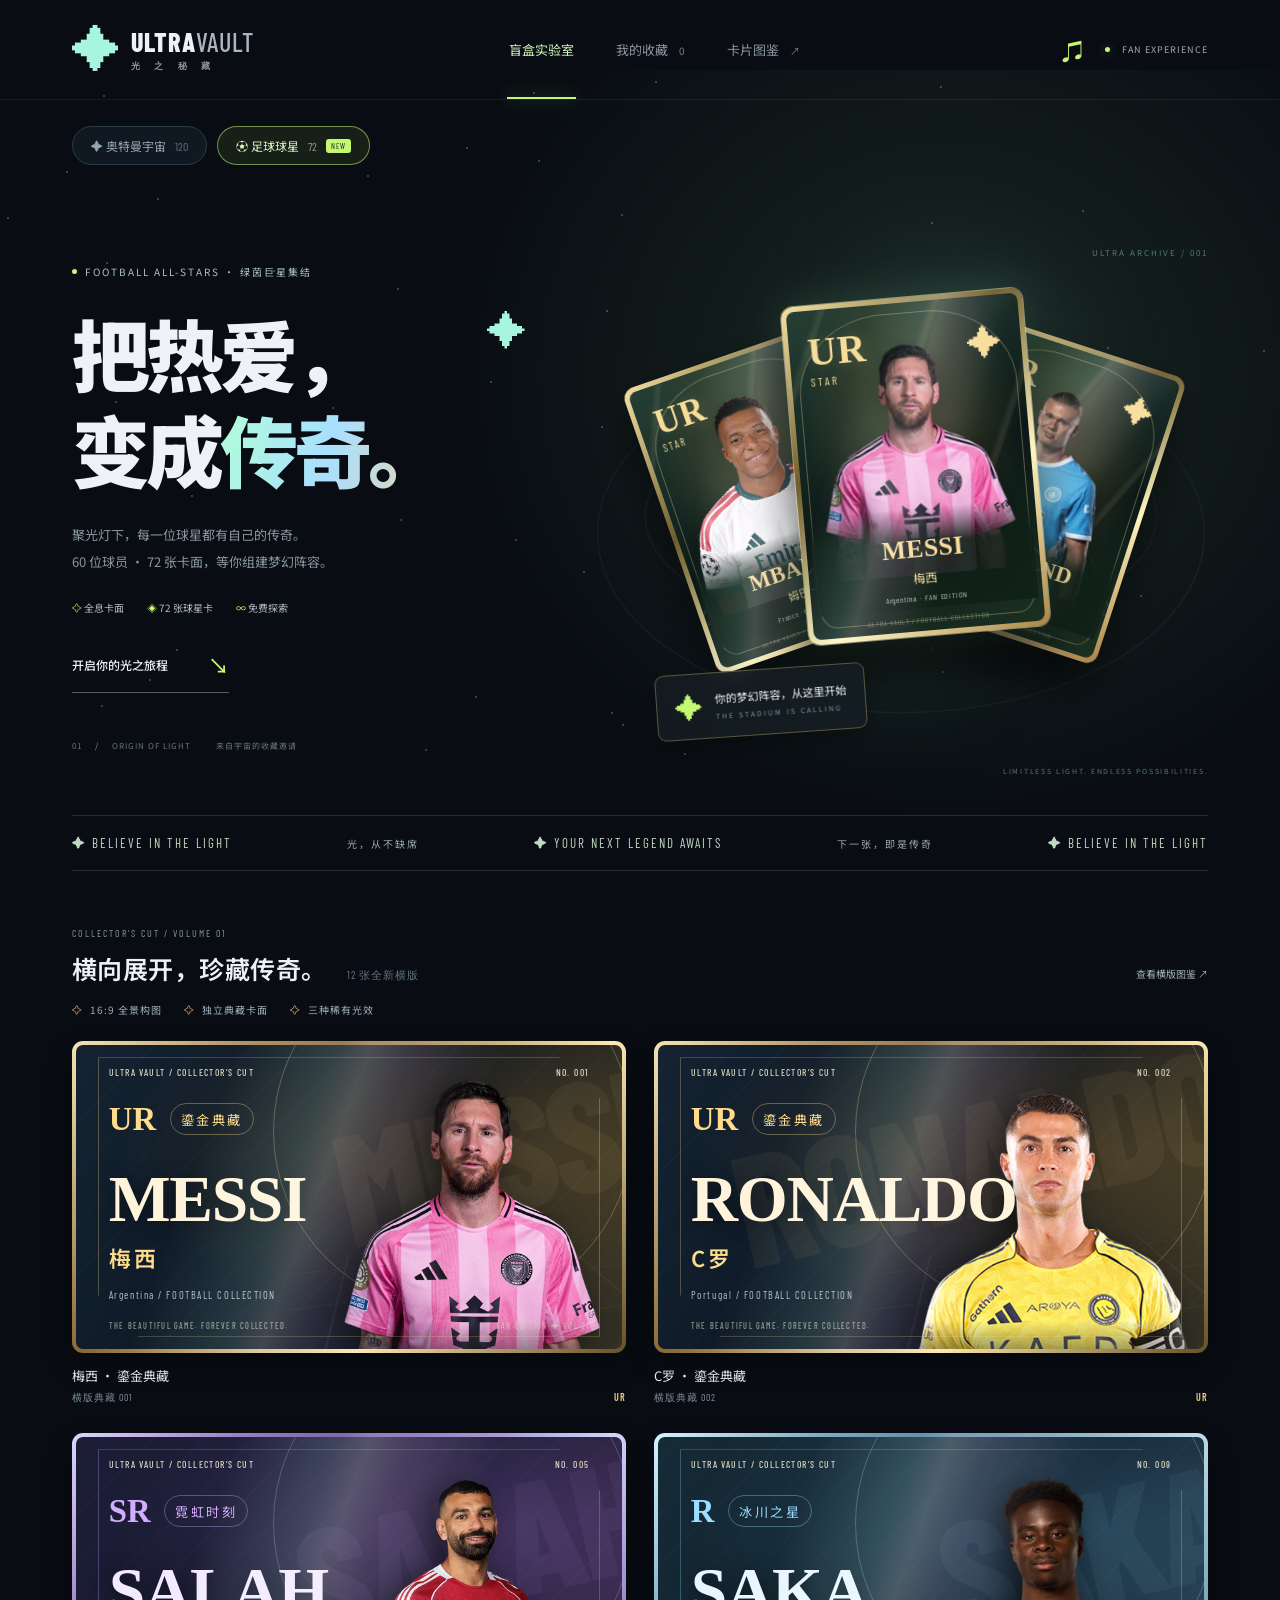
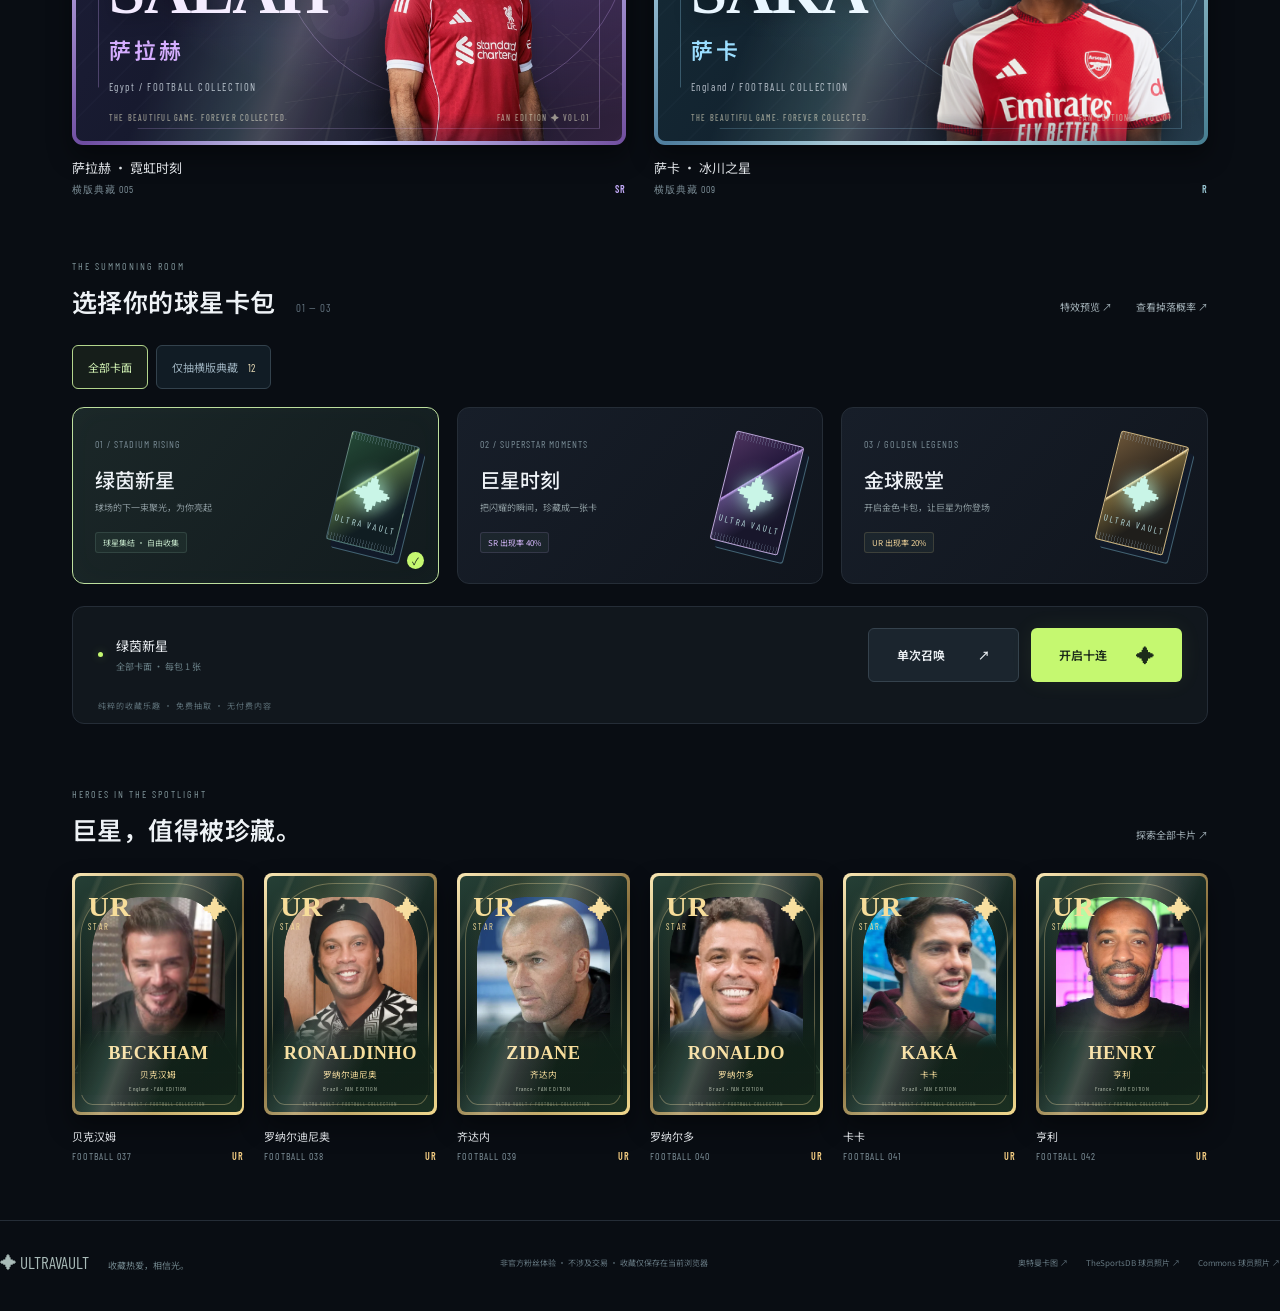
==== commit a838cdea: "Version star card data with the expanded player release" ====
--- a/index.html
+++ b/index.html
@@ -1,5 +1,5 @@
 <!DOCTYPE html>
-<html lang="zh-CN"><head><meta charset="UTF-8"><meta name="viewport" content="width=device-width,initial-scale=1"><meta name="theme-color" content="#090d13"><meta name="description" content="光之秘藏 ULTRA VAULT，足球球星与奥特曼卡片盲盒。192 张卡片，单抽十连、全息动效与收藏图鉴。"><title>光之秘藏 · 球星与奥特曼抽卡</title><link rel="stylesheet" href="style.css?v=squad-2"><link rel="stylesheet" href="experience.css?v=squad-2"></head>
+<html lang="zh-CN"><head><meta charset="UTF-8"><meta name="viewport" content="width=device-width,initial-scale=1"><meta name="theme-color" content="#090d13"><meta name="description" content="光之秘藏 ULTRA VAULT，足球球星与奥特曼卡片盲盒。192 张卡片，单抽十连、全息动效与收藏图鉴。"><title>光之秘藏 · 球星与奥特曼抽卡</title><link rel="stylesheet" href="style.css?v=stars-60"><link rel="stylesheet" href="experience.css?v=stars-60"></head>
 <body>
 <div class="ambient"></div><div id="stars" aria-hidden="true"></div>
 <header><a class="brand" href="#" aria-label="光之秘藏首页"><span class="brand-symbol">✦</span><span>ULTRA<span class="light">VAULT</span><small>光 之 秘 藏</small></span></a><nav aria-label="主导航"><button class="nav active" data-view="draw">盲盒实验室</button><button class="nav" data-view="collection">我的收藏 <span id="nav-count">0</span></button><button class="nav" data-view="atlas">卡片图鉴 <span>↗</span></button></nav><div class="header-actions"><button id="sound" class="icon-button" aria-label="关闭音效" title="关闭音效">♫</button><span class="online-dot"></span><span class="edition">FAN EXPERIENCE</span></div></header>
@@ -18,4 +18,4 @@
 </main>
 <footer><div class="footer-brand">✦ ULTRAVAULT <span>收藏热爱，相信光。</span></div><p>非官方粉丝体验 · 不涉及交易 · 收藏仅保存在当前浏览器</p><div class="source-links"><a href="https://ultramancards.com/cards" target="_blank" rel="noopener">奥特曼卡图 ↗</a><a href="https://www.thesportsdb.com/" target="_blank" rel="noopener">TheSportsDB 球员照片 ↗</a><a href="https://commons.wikimedia.org/" target="_blank" rel="noopener">Commons 球员照片 ↗</a></div></footer>
 <dialog id="modal"><div class="modal-inner"><button id="close-modal" class="close" aria-label="关闭">×</button><div id="modal-content"></div></div></dialog><div class="toast" id="toast" role="status"></div>
-<script src="experience.js?v=squad-2"></script><script src="app.js?v=squad-2"></script></body></html>
+<script src="experience.js?v=stars-60"></script><script src="app.js?v=stars-60"></script></body></html>
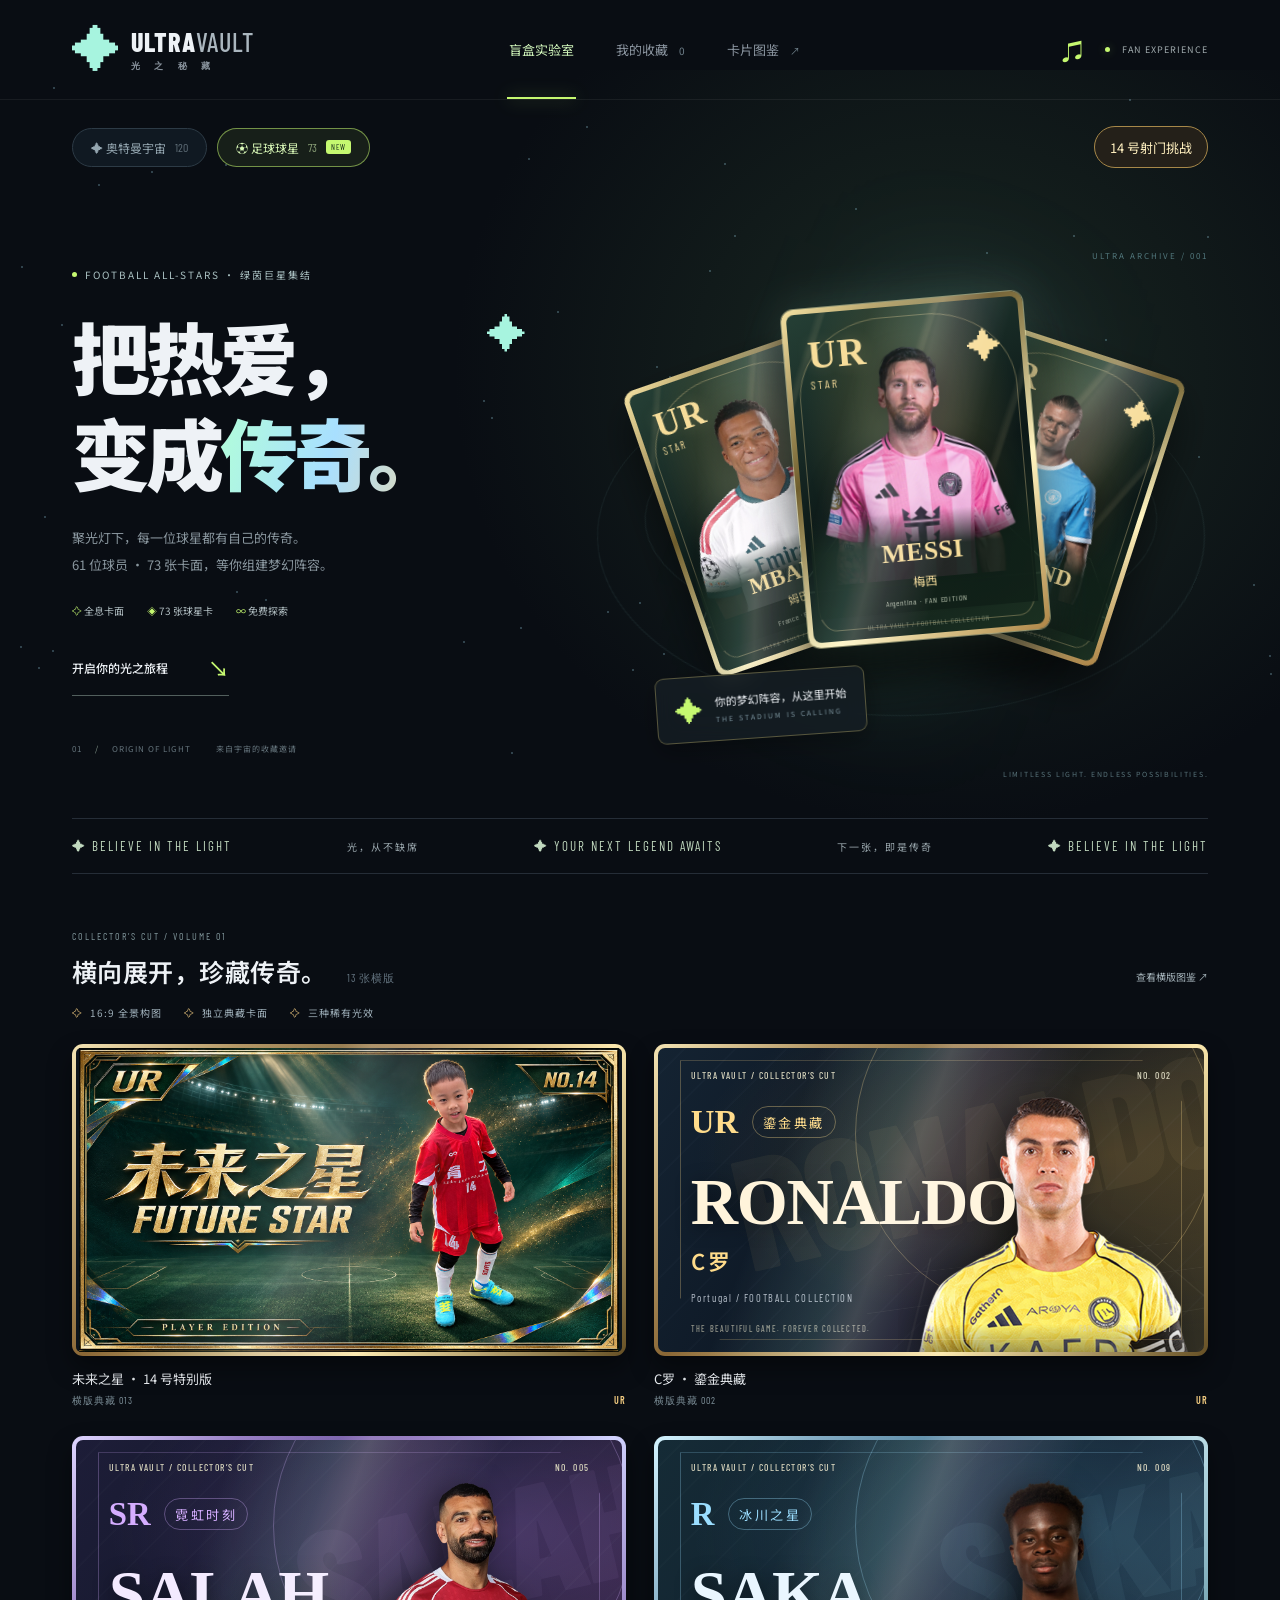
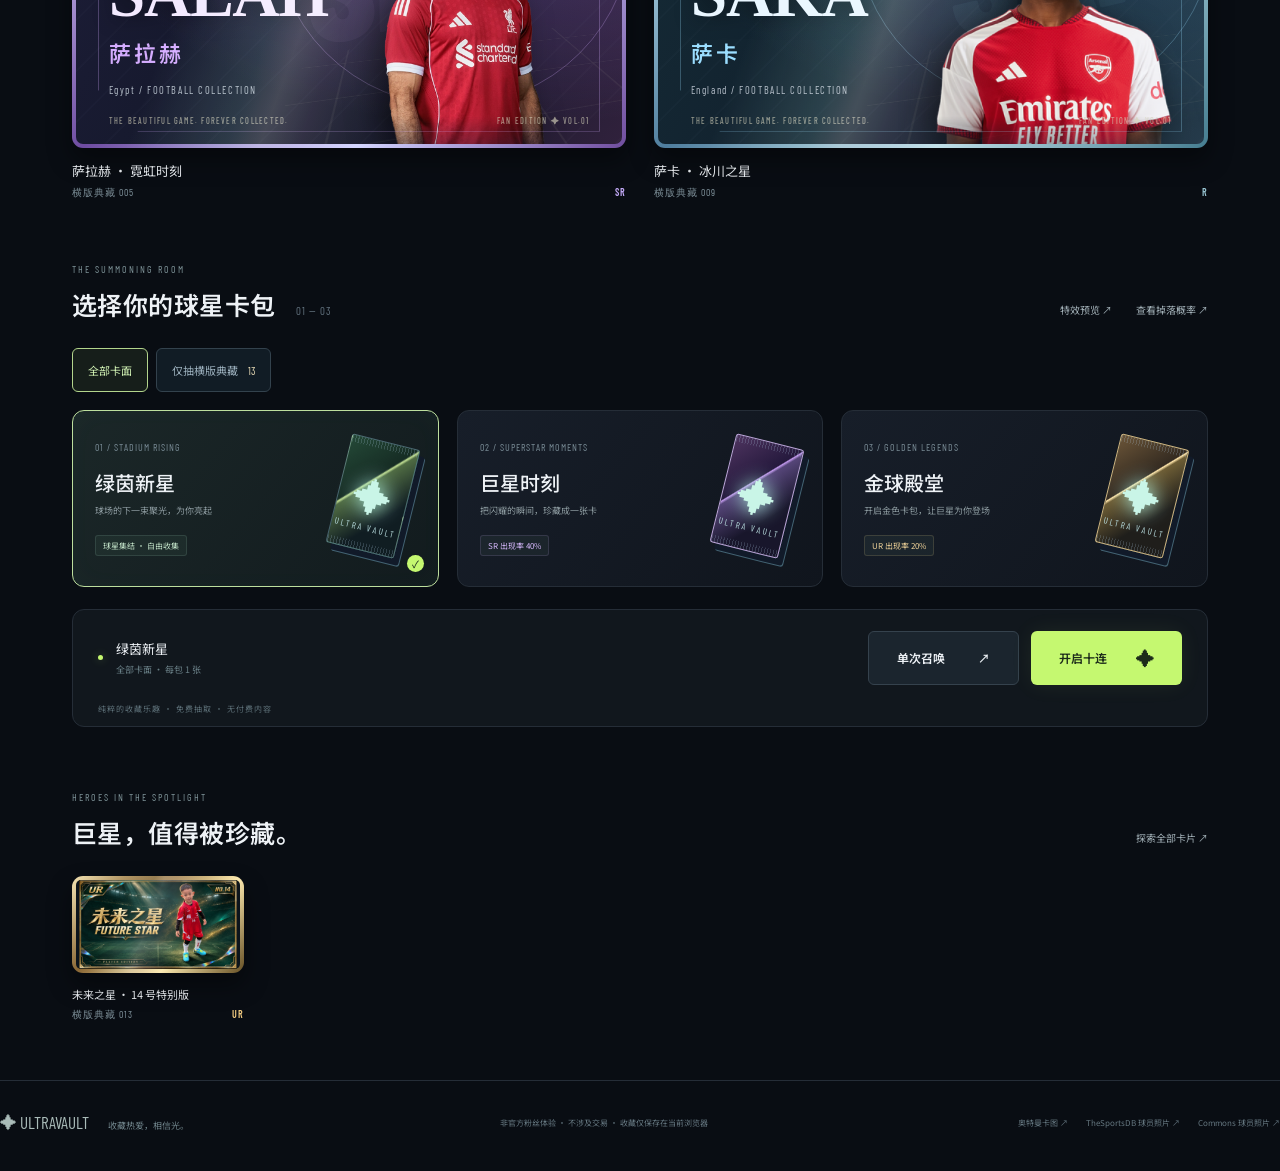
==== commit c7342881: "Add Future Star card and first-person football shootout" ====
--- a/index.html
+++ b/index.html
@@ -1,16 +1,16 @@
 <!DOCTYPE html>
-<html lang="zh-CN"><head><meta charset="UTF-8"><meta name="viewport" content="width=device-width,initial-scale=1"><meta name="theme-color" content="#090d13"><meta name="description" content="光之秘藏 ULTRA VAULT，足球球星与奥特曼卡片盲盒。192 张卡片，单抽十连、全息动效与收藏图鉴。"><title>光之秘藏 · 球星与奥特曼抽卡</title><link rel="stylesheet" href="style.css?v=stars-60"><link rel="stylesheet" href="experience.css?v=stars-60"></head>
+<html lang="zh-CN"><head><meta charset="UTF-8"><meta name="viewport" content="width=device-width,initial-scale=1"><meta name="theme-color" content="#090d13"><meta name="description" content="光之秘藏 ULTRA VAULT，足球球星与奥特曼卡片盲盒。193 张卡片，单抽十连、全息动效与收藏图鉴。"><title>光之秘藏 · 球星与奥特曼抽卡</title><link rel="stylesheet" href="style.css?v=stars-60"><link rel="stylesheet" href="experience.css?v=future-star"></head>
 <body>
 <div class="ambient"></div><div id="stars" aria-hidden="true"></div>
 <header><a class="brand" href="#" aria-label="光之秘藏首页"><span class="brand-symbol">✦</span><span>ULTRA<span class="light">VAULT</span><small>光 之 秘 藏</small></span></a><nav aria-label="主导航"><button class="nav active" data-view="draw">盲盒实验室</button><button class="nav" data-view="collection">我的收藏 <span id="nav-count">0</span></button><button class="nav" data-view="atlas">卡片图鉴 <span>↗</span></button></nav><div class="header-actions"><button id="sound" class="icon-button" aria-label="关闭音效" title="关闭音效">♫</button><span class="online-dot"></span><span class="edition">FAN EXPERIENCE</span></div></header>
 <main>
-<div class="universe-switch" aria-label="卡池分类"><button data-universe="ultra" aria-pressed="false">✦ 奥特曼宇宙 <span>120</span></button><button data-universe="football" aria-pressed="true">⚽ 足球球星 <span id="football-count">72</span><small>NEW</small></button></div>
+<div class="universe-switch" aria-label="卡池分类"><button data-universe="ultra" aria-pressed="false">✦ 奥特曼宇宙 <span>120</span></button><button data-universe="football" aria-pressed="true">⚽ 足球球星 <span id="football-count">73</span><small>NEW</small></button><a class="shootout-link" href="shootout.html">14 号射门挑战</a></div>
 <section id="draw-view">
 <div class="hero"><div class="hero-copy"><div class="eyebrow" id="hero-eyebrow"><span></span> M78 · 光之国传来神秘信号</div><h1 id="hero-headline">把光，<br>握在<span class="holo-text">手里。</span><i>✦</i></h1><p class="hero-description" id="hero-description">每一次开启，都是一次与光的相遇。<br>唤醒传奇英雄，让下一张奇迹为你而来。</p><div class="hero-tags"><span>✧ 全息卡面</span><span id="pool-size">◈ 传奇英雄</span><span>∞ 免费探索</span></div><a class="explore-link" href="#lab">开启你的光之旅程 <span>↘</span></a><div class="hero-index"><span>01 <b>/</b> ORIGIN OF LIGHT</span><span>来自宇宙的收藏邀请</span></div></div>
 <div class="hero-art" id="hero-art"><div class="orbit orbit-one"></div><div class="orbit orbit-two"></div><div class="energy-beam"></div><span class="art-coordinate">ULTRA ARCHIVE / 001</span><div id="card-fan"></div><div class="floating-label"><span class="tiny-star">✦</span><div>下一张，会是传说吗？<small>THE LIGHT IS CALLING</small></div></div><span class="art-bottom">LIMITLESS LIGHT. ENDLESS POSSIBILITIES.</span></div></div>
 <div class="ticker"><span>✦ BELIEVE IN THE LIGHT</span><span>光，从不缺席</span><span>✦ YOUR NEXT LEGEND AWAITS</span><span>下一张，即是传奇</span><span>✦ BELIEVE IN THE LIGHT</span></div>
-<section id="landscape-showcase" class="landscape-showcase"><div class="section-heading"><div><span class="section-kicker">COLLECTOR’S CUT / VOLUME 01</span><h2>横向展开，珍藏传奇。<span>12 张全新横版</span></h2></div><button class="text-button" id="browse-landscape">查看横版图鉴 ↗</button></div><div class="landscape-intro"><span>16:9 全景构图</span><span>独立典藏卡面</span><span>三种稀有光效</span></div><div id="landscape-gallery" class="landscape-gallery"></div></section>
-<section class="lab" id="lab"><div class="section-heading"><div><span class="section-kicker">THE SUMMONING ROOM</span><h2 id="pack-heading">选择你的命运卡包<span>01 — 03</span></h2></div><div class="lab-tools"><button class="text-button" id="effects-preview">特效预览 ↗</button><button class="text-button" id="rates">查看掉落概率 ↗</button></div></div><div id="draw-format" class="draw-format" role="group" aria-label="抽卡卡面类型"><button data-draw-format="all" aria-pressed="true">全部卡面</button><button data-draw-format="landscape" aria-pressed="false">仅抽横版典藏 <span>12</span></button></div><div class="packs" id="packs"></div><div class="draw-console"><div class="chosen"><span class="console-dot"></span><div id="selected-label">星云启程<small>每包 1 张 · 自由探索</small></div></div><div class="draw-actions"><button class="secondary" id="draw-one">单次召唤 <span>↗</span></button><button class="primary" id="draw-ten">开启十连 <span>✦</span></button></div><button id="sound-mobile" class="mobile-sound" aria-label="关闭音效" aria-pressed="true">♫ 音效开</button><div class="console-note">纯粹的收藏乐趣 · 免费抽取 · 无付费内容</div></div></section>
+<section id="landscape-showcase" class="landscape-showcase"><div class="section-heading"><div><span class="section-kicker">COLLECTOR’S CUT / VOLUME 01</span><h2>横向展开，珍藏传奇。<span id="landscape-showcase-count">13 张横版</span></h2></div><button class="text-button" id="browse-landscape">查看横版图鉴 ↗</button></div><div class="landscape-intro"><span>16:9 全景构图</span><span>独立典藏卡面</span><span>三种稀有光效</span></div><div id="landscape-gallery" class="landscape-gallery"></div></section>
+<section class="lab" id="lab"><div class="section-heading"><div><span class="section-kicker">THE SUMMONING ROOM</span><h2 id="pack-heading">选择你的命运卡包<span>01 — 03</span></h2></div><div class="lab-tools"><button class="text-button" id="effects-preview">特效预览 ↗</button><button class="text-button" id="rates">查看掉落概率 ↗</button></div></div><div id="draw-format" class="draw-format" role="group" aria-label="抽卡卡面类型"><button data-draw-format="all" aria-pressed="true">全部卡面</button><button data-draw-format="landscape" aria-pressed="false">仅抽横版典藏 <span id="landscape-draw-count">13</span></button></div><div class="packs" id="packs"></div><div class="draw-console"><div class="chosen"><span class="console-dot"></span><div id="selected-label">星云启程<small>每包 1 张 · 自由探索</small></div></div><div class="draw-actions"><button class="secondary" id="draw-one">单次召唤 <span>↗</span></button><button class="primary" id="draw-ten">开启十连 <span>✦</span></button></div><button id="sound-mobile" class="mobile-sound" aria-label="关闭音效" aria-pressed="true">♫ 音效开</button><div class="console-note">纯粹的收藏乐趣 · 免费抽取 · 无付费内容</div></div></section>
 <section class="featured"><div class="section-heading"><div><span class="section-kicker">HEROES IN THE SPOTLIGHT</span><h2 id="featured-heading">光芒，值得被珍藏。</h2></div><button class="text-button" id="view-atlas">探索全部卡片 ↗</button></div><div id="featured-cards" class="featured-grid"></div></section>
 </section>
 <section id="collection-view" class="other-view" hidden><div class="section-heading"><div><span class="section-kicker">YOUR PERSONAL UNIVERSE</span><h2>我的光之收藏<span id="collection-summary"></span></h2></div><button class="text-button" id="go-draw">继续召唤 ↗</button></div><div class="filters" id="collection-filters"></div><div id="collection-grid" class="catalog-grid"></div></section>
@@ -18,4 +18,4 @@
 </main>
 <footer><div class="footer-brand">✦ ULTRAVAULT <span>收藏热爱，相信光。</span></div><p>非官方粉丝体验 · 不涉及交易 · 收藏仅保存在当前浏览器</p><div class="source-links"><a href="https://ultramancards.com/cards" target="_blank" rel="noopener">奥特曼卡图 ↗</a><a href="https://www.thesportsdb.com/" target="_blank" rel="noopener">TheSportsDB 球员照片 ↗</a><a href="https://commons.wikimedia.org/" target="_blank" rel="noopener">Commons 球员照片 ↗</a></div></footer>
 <dialog id="modal"><div class="modal-inner"><button id="close-modal" class="close" aria-label="关闭">×</button><div id="modal-content"></div></div></dialog><div class="toast" id="toast" role="status"></div>
-<script src="experience.js?v=stars-60"></script><script src="app.js?v=stars-60"></script></body></html>
+<script src="experience.js?v=stars-60"></script><script src="app.js?v=future-star"></script></body></html>
--- a/experience.css
+++ b/experience.css
@@ -27,3 +27,8 @@
 .motion-still .result-card,.motion-still .card-shell,.motion-still .card-shell:after{animation:none!important;opacity:1;transform:none}.motion-still .card-shell:after{opacity:.15}
 @media(max-width:760px){.landscape-showcase{padding-top:35px}.landscape-gallery{grid-template-columns:minmax(0,1fr);gap:24px}.landscape-intro{gap:12px;font-size:8px;flex-wrap:wrap}.landscape-showcase h2{font-size:18px}.landscape-showcase h2>span{display:block;margin:8px 0 0;font-size:10px}.catalog-grid .landscape-item{grid-column:1/-1}.landscape-shell{padding:3px}.lab-tools{gap:14px}.lab-tools .text-button{font-size:9px}.draw-format button{padding:10px 12px;font-size:10px}.result-grid{grid-template-columns:repeat(2,minmax(0,1fr));gap:24px 15px}.result-grid.landscape-results{grid-template-columns:minmax(0,1fr);gap:24px}.result-grid .landscape-result{grid-column:1/-1}.result-grid.single{grid-template-columns:200px}.result-grid.single.landscape-results{grid-template-columns:minmax(0,1fr)}.reveal-grade{font-size:7px;padding:3px 4px;right:6px;top:6px}.result-card .new-badge{left:6px;top:6px;font-size:7px}.rarity-preview-options{gap:10px}.rarity-preview{min-height:150px;padding:18px 5px}.rarity-preview strong{font-size:43px}.rarity-preview span{font-size:11px}.rarity-preview small{font-size:8px;line-height:1.6}.opening-cinema{height:380px}.opening-orbit{width:270px}.opening-stage-copy{font-size:10px}.card-detail .detail-image.landscape-detail{width:100%}.detail-landscape .detail-copy h2{font-size:21px}.preview-notice{font-size:10px}.reveal-effects{left:-15px;right:-15px}}
 @media(prefers-reduced-motion:reduce){.opening-cinema *,.result-card,.result-card .card-shell,.result-card .card-shell:after{animation:none!important}.reveal-effects{display:none}.result-card{opacity:1;transform:none}.card-item:hover .card-shell{transform:none}}
+
+.complete-card-art{display:block;width:100%;height:100%;object-fit:contain}
+.shootout-link{margin-left:auto;display:inline-flex;align-items:center;min-height:42px;padding:8px 15px;border:1px solid #a78849;border-radius:24px;color:#fff0bf;font-size:13px;background:#242019;white-space:nowrap}
+.shootout-link:hover{background:#342a1c}
+@media(max-width:760px){.universe-switch{flex-wrap:wrap}.shootout-link{margin-left:0;min-height:36px;font-size:12px}}
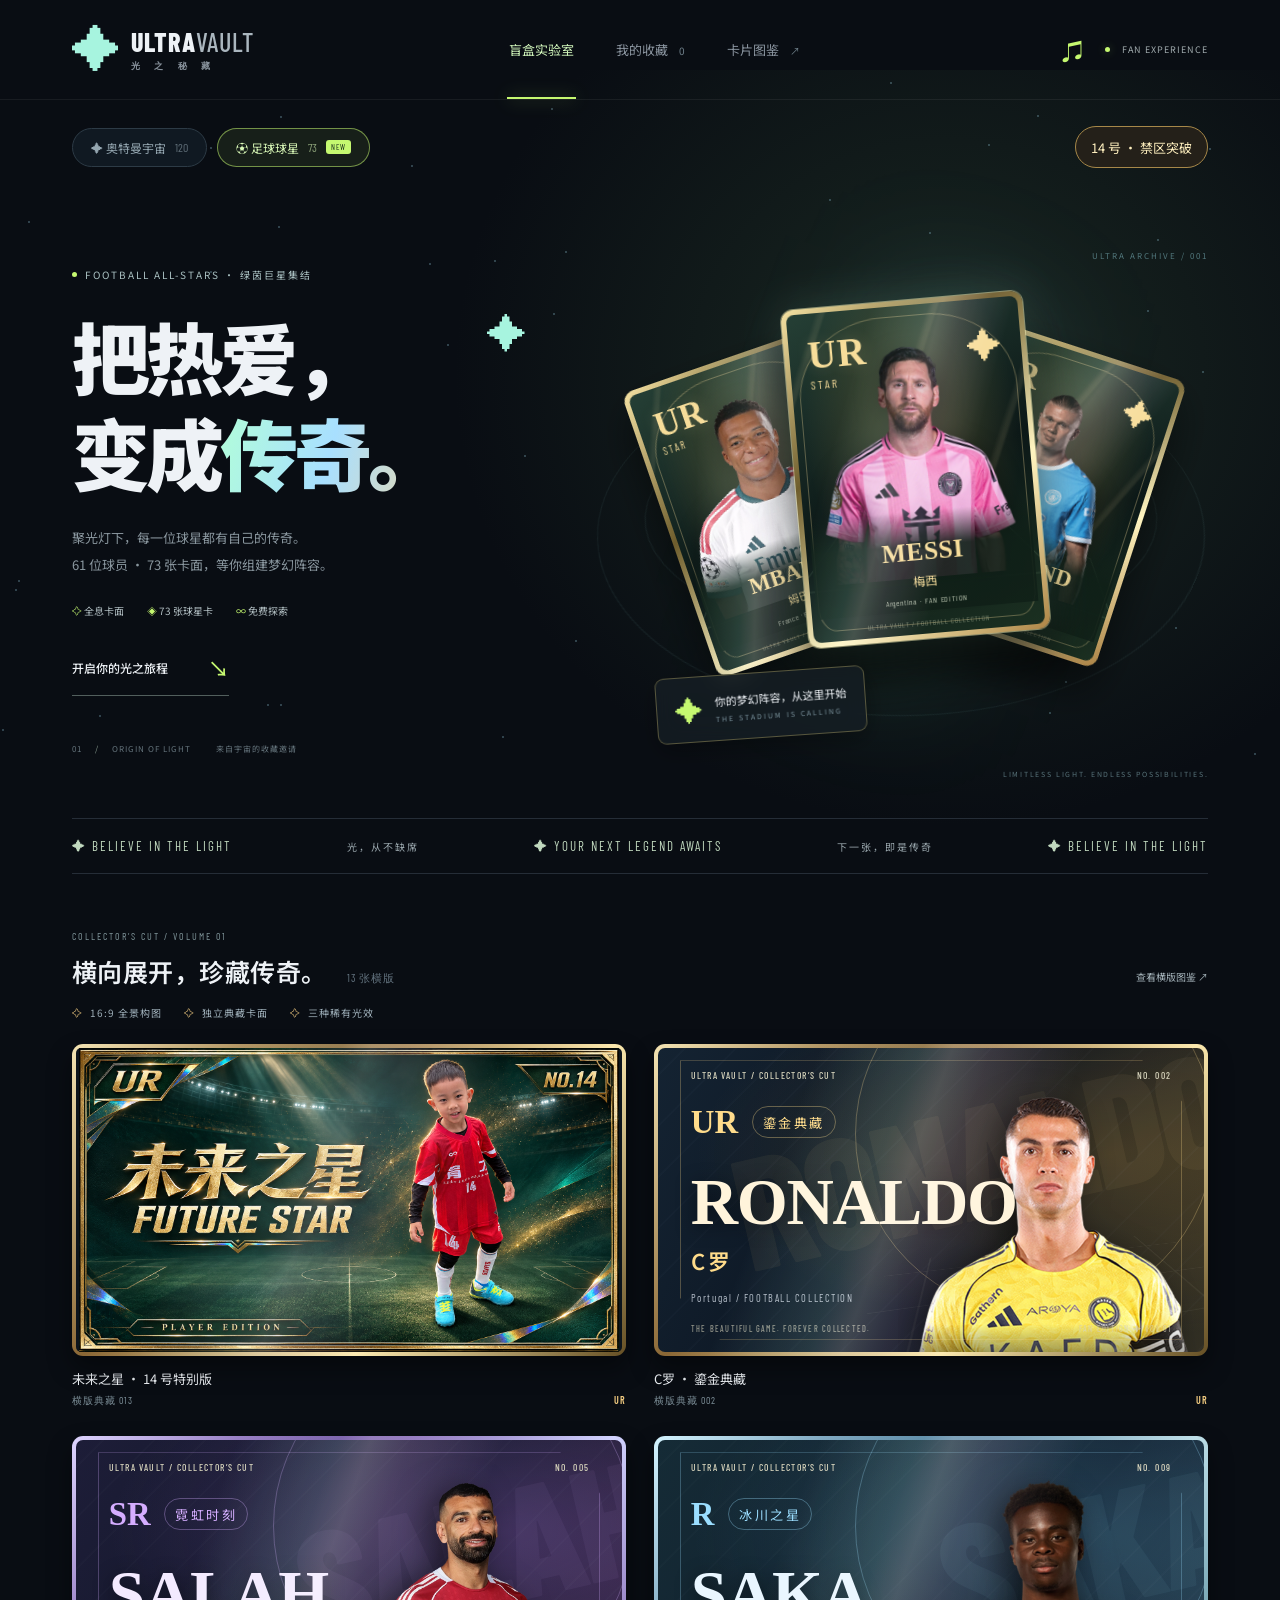
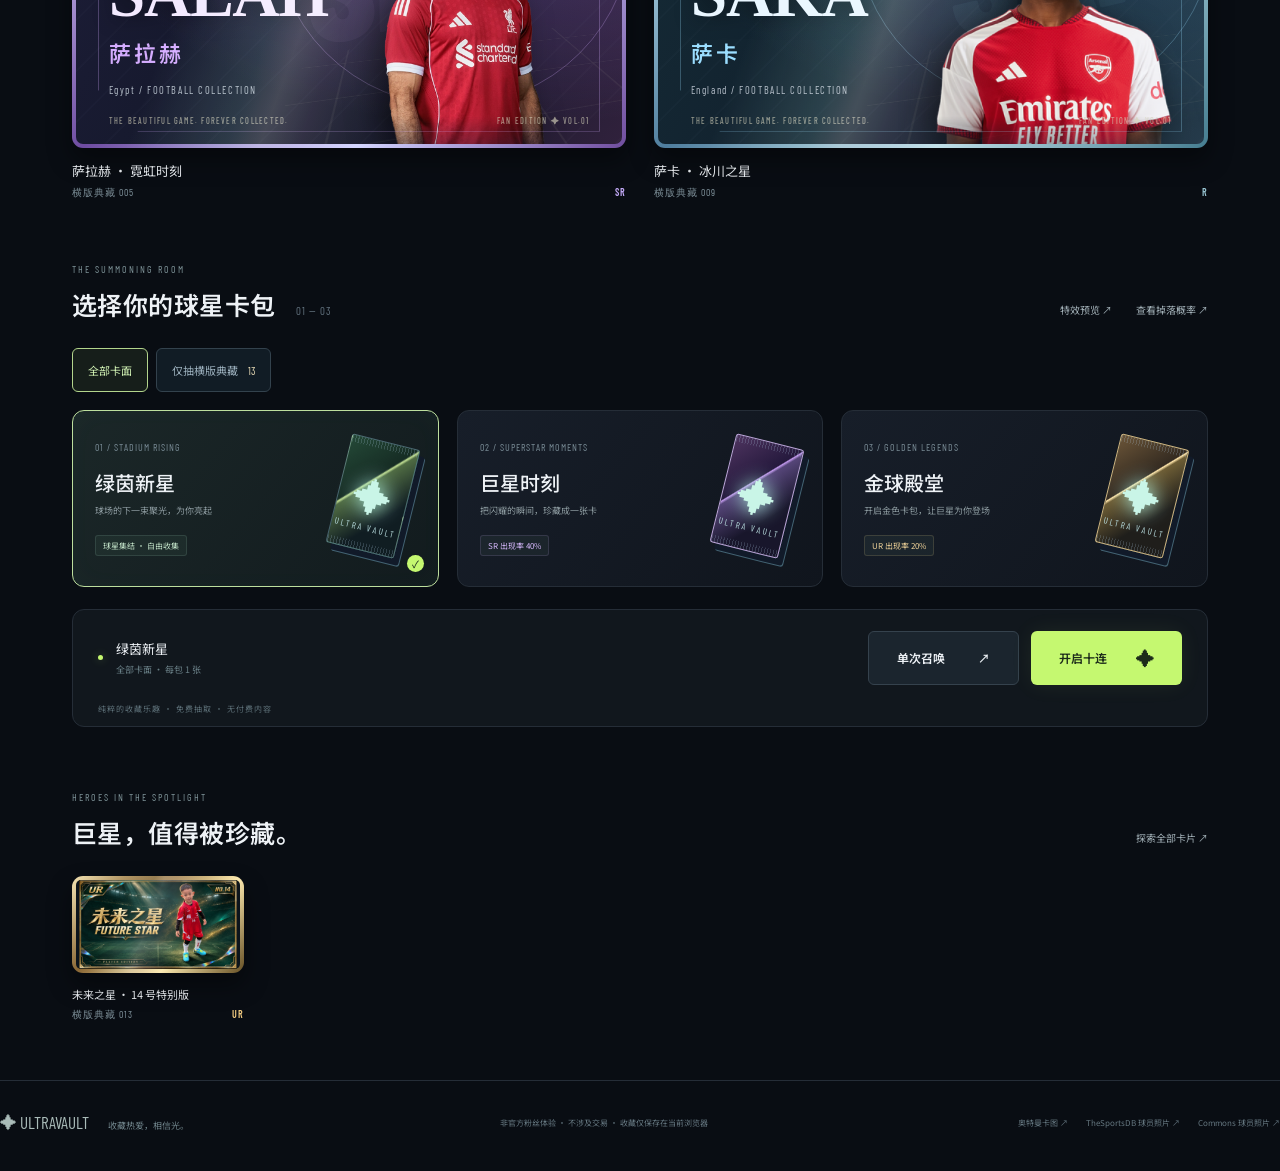
==== commit aef12f1e: "Rebuild Future Star as a dribbling and finishing challenge" ====
--- a/index.html
+++ b/index.html
@@ -4,7 +4,7 @@
 <div class="ambient"></div><div id="stars" aria-hidden="true"></div>
 <header><a class="brand" href="#" aria-label="光之秘藏首页"><span class="brand-symbol">✦</span><span>ULTRA<span class="light">VAULT</span><small>光 之 秘 藏</small></span></a><nav aria-label="主导航"><button class="nav active" data-view="draw">盲盒实验室</button><button class="nav" data-view="collection">我的收藏 <span id="nav-count">0</span></button><button class="nav" data-view="atlas">卡片图鉴 <span>↗</span></button></nav><div class="header-actions"><button id="sound" class="icon-button" aria-label="关闭音效" title="关闭音效">♫</button><span class="online-dot"></span><span class="edition">FAN EXPERIENCE</span></div></header>
 <main>
-<div class="universe-switch" aria-label="卡池分类"><button data-universe="ultra" aria-pressed="false">✦ 奥特曼宇宙 <span>120</span></button><button data-universe="football" aria-pressed="true">⚽ 足球球星 <span id="football-count">73</span><small>NEW</small></button><a class="shootout-link" href="shootout.html">14 号射门挑战</a></div>
+<div class="universe-switch" aria-label="卡池分类"><button data-universe="ultra" aria-pressed="false">✦ 奥特曼宇宙 <span>120</span></button><button data-universe="football" aria-pressed="true">⚽ 足球球星 <span id="football-count">73</span><small>NEW</small></button><a class="shootout-link" href="shootout.html">14 号 · 禁区突破</a></div>
 <section id="draw-view">
 <div class="hero"><div class="hero-copy"><div class="eyebrow" id="hero-eyebrow"><span></span> M78 · 光之国传来神秘信号</div><h1 id="hero-headline">把光，<br>握在<span class="holo-text">手里。</span><i>✦</i></h1><p class="hero-description" id="hero-description">每一次开启，都是一次与光的相遇。<br>唤醒传奇英雄，让下一张奇迹为你而来。</p><div class="hero-tags"><span>✧ 全息卡面</span><span id="pool-size">◈ 传奇英雄</span><span>∞ 免费探索</span></div><a class="explore-link" href="#lab">开启你的光之旅程 <span>↘</span></a><div class="hero-index"><span>01 <b>/</b> ORIGIN OF LIGHT</span><span>来自宇宙的收藏邀请</span></div></div>
 <div class="hero-art" id="hero-art"><div class="orbit orbit-one"></div><div class="orbit orbit-two"></div><div class="energy-beam"></div><span class="art-coordinate">ULTRA ARCHIVE / 001</span><div id="card-fan"></div><div class="floating-label"><span class="tiny-star">✦</span><div>下一张，会是传说吗？<small>THE LIGHT IS CALLING</small></div></div><span class="art-bottom">LIMITLESS LIGHT. ENDLESS POSSIBILITIES.</span></div></div>
@@ -18,4 +18,4 @@
 </main>
 <footer><div class="footer-brand">✦ ULTRAVAULT <span>收藏热爱，相信光。</span></div><p>非官方粉丝体验 · 不涉及交易 · 收藏仅保存在当前浏览器</p><div class="source-links"><a href="https://ultramancards.com/cards" target="_blank" rel="noopener">奥特曼卡图 ↗</a><a href="https://www.thesportsdb.com/" target="_blank" rel="noopener">TheSportsDB 球员照片 ↗</a><a href="https://commons.wikimedia.org/" target="_blank" rel="noopener">Commons 球员照片 ↗</a></div></footer>
 <dialog id="modal"><div class="modal-inner"><button id="close-modal" class="close" aria-label="关闭">×</button><div id="modal-content"></div></div></dialog><div class="toast" id="toast" role="status"></div>
-<script src="experience.js?v=stars-60"></script><script src="app.js?v=future-star"></script></body></html>
+<script src="experience.js?v=stars-60"></script><script src="app.js?v=breakthrough"></script></body></html>
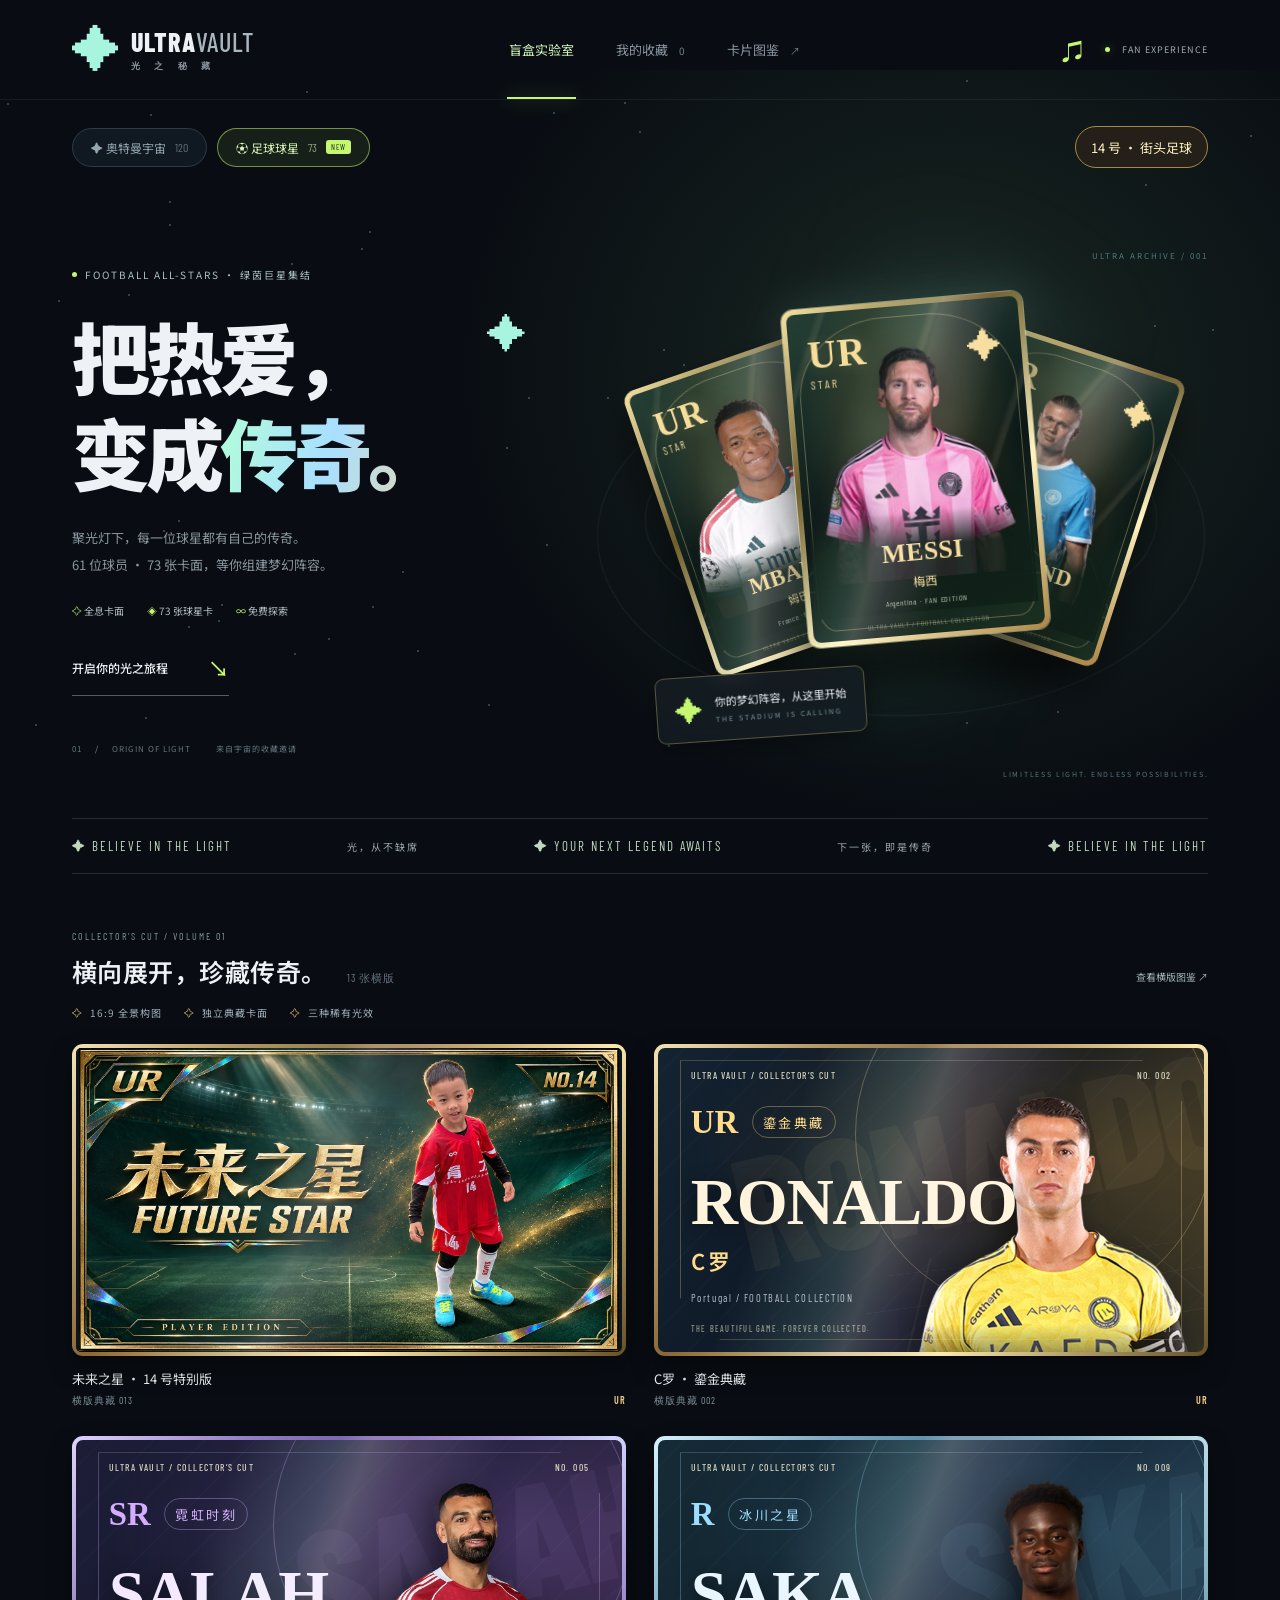
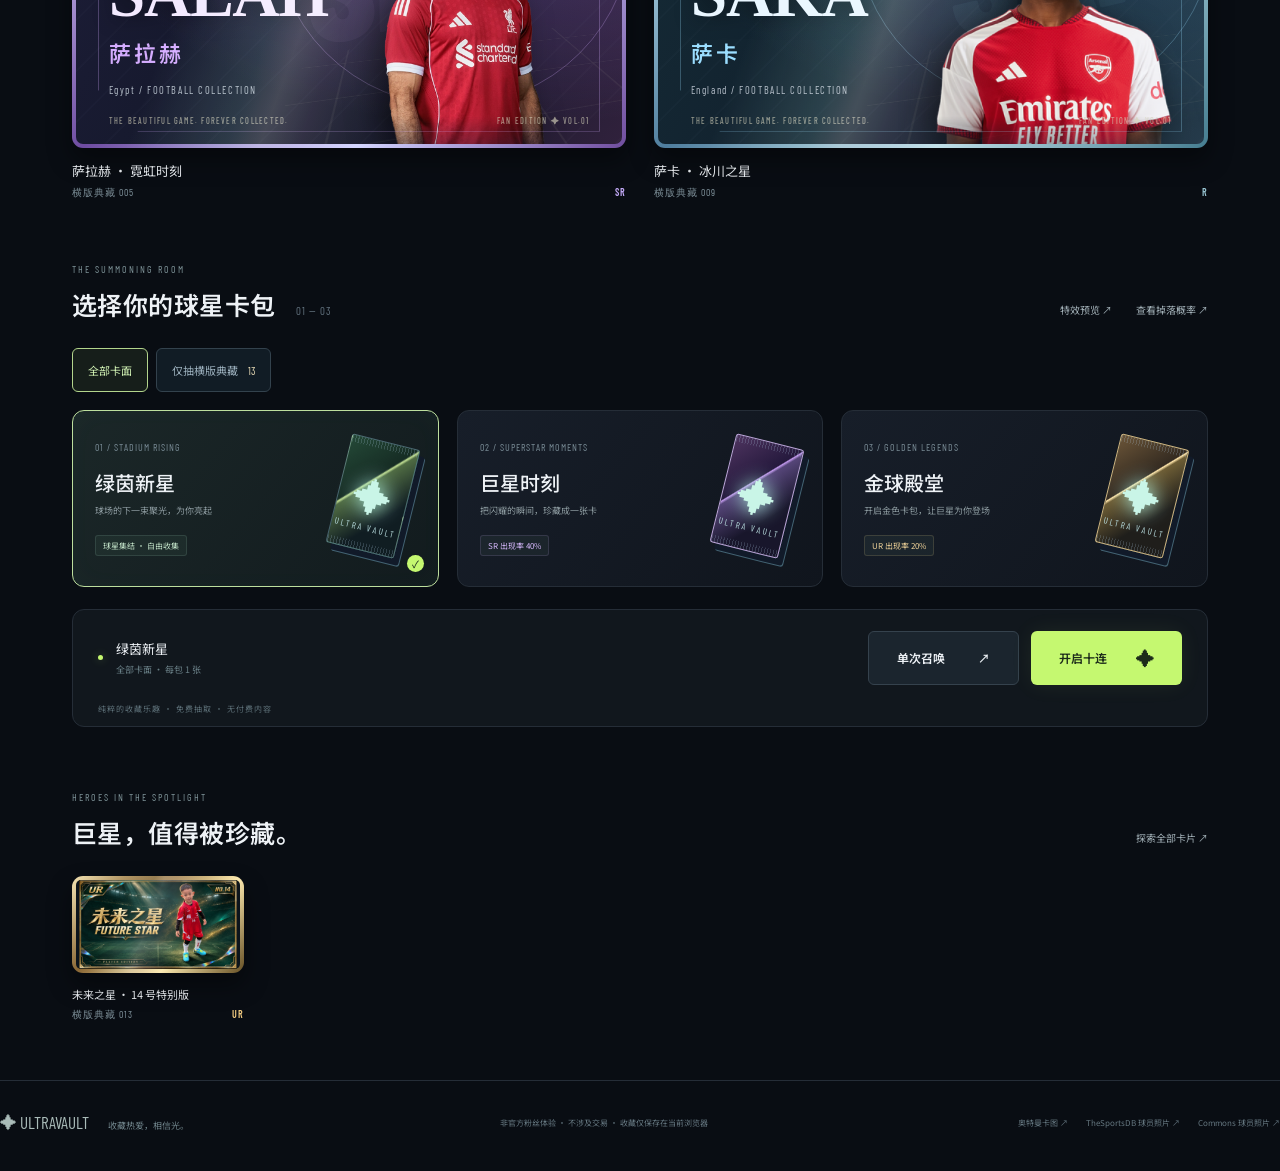
==== commit 9abeea7c: "Add mobile Future Star 5v5 street football" ====
--- a/index.html
+++ b/index.html
@@ -4,7 +4,7 @@
 <div class="ambient"></div><div id="stars" aria-hidden="true"></div>
 <header><a class="brand" href="#" aria-label="光之秘藏首页"><span class="brand-symbol">✦</span><span>ULTRA<span class="light">VAULT</span><small>光 之 秘 藏</small></span></a><nav aria-label="主导航"><button class="nav active" data-view="draw">盲盒实验室</button><button class="nav" data-view="collection">我的收藏 <span id="nav-count">0</span></button><button class="nav" data-view="atlas">卡片图鉴 <span>↗</span></button></nav><div class="header-actions"><button id="sound" class="icon-button" aria-label="关闭音效" title="关闭音效">♫</button><span class="online-dot"></span><span class="edition">FAN EXPERIENCE</span></div></header>
 <main>
-<div class="universe-switch" aria-label="卡池分类"><button data-universe="ultra" aria-pressed="false">✦ 奥特曼宇宙 <span>120</span></button><button data-universe="football" aria-pressed="true">⚽ 足球球星 <span id="football-count">73</span><small>NEW</small></button><a class="shootout-link" href="shootout.html">14 号 · 禁区突破</a></div>
+<div class="universe-switch" aria-label="卡池分类"><button data-universe="ultra" aria-pressed="false">✦ 奥特曼宇宙 <span>120</span></button><button data-universe="football" aria-pressed="true">⚽ 足球球星 <span id="football-count">73</span><small>NEW</small></button><a class="shootout-link" href="street-football/">14 号 · 街头足球</a></div>
 <section id="draw-view">
 <div class="hero"><div class="hero-copy"><div class="eyebrow" id="hero-eyebrow"><span></span> M78 · 光之国传来神秘信号</div><h1 id="hero-headline">把光，<br>握在<span class="holo-text">手里。</span><i>✦</i></h1><p class="hero-description" id="hero-description">每一次开启，都是一次与光的相遇。<br>唤醒传奇英雄，让下一张奇迹为你而来。</p><div class="hero-tags"><span>✧ 全息卡面</span><span id="pool-size">◈ 传奇英雄</span><span>∞ 免费探索</span></div><a class="explore-link" href="#lab">开启你的光之旅程 <span>↘</span></a><div class="hero-index"><span>01 <b>/</b> ORIGIN OF LIGHT</span><span>来自宇宙的收藏邀请</span></div></div>
 <div class="hero-art" id="hero-art"><div class="orbit orbit-one"></div><div class="orbit orbit-two"></div><div class="energy-beam"></div><span class="art-coordinate">ULTRA ARCHIVE / 001</span><div id="card-fan"></div><div class="floating-label"><span class="tiny-star">✦</span><div>下一张，会是传说吗？<small>THE LIGHT IS CALLING</small></div></div><span class="art-bottom">LIMITLESS LIGHT. ENDLESS POSSIBILITIES.</span></div></div>
@@ -18,4 +18,4 @@
 </main>
 <footer><div class="footer-brand">✦ ULTRAVAULT <span>收藏热爱，相信光。</span></div><p>非官方粉丝体验 · 不涉及交易 · 收藏仅保存在当前浏览器</p><div class="source-links"><a href="https://ultramancards.com/cards" target="_blank" rel="noopener">奥特曼卡图 ↗</a><a href="https://www.thesportsdb.com/" target="_blank" rel="noopener">TheSportsDB 球员照片 ↗</a><a href="https://commons.wikimedia.org/" target="_blank" rel="noopener">Commons 球员照片 ↗</a></div></footer>
 <dialog id="modal"><div class="modal-inner"><button id="close-modal" class="close" aria-label="关闭">×</button><div id="modal-content"></div></div></dialog><div class="toast" id="toast" role="status"></div>
-<script src="experience.js?v=stars-60"></script><script src="app.js?v=breakthrough"></script></body></html>
+<script src="experience.js?v=stars-60"></script><script src="app.js?v=street-football"></script></body></html>
